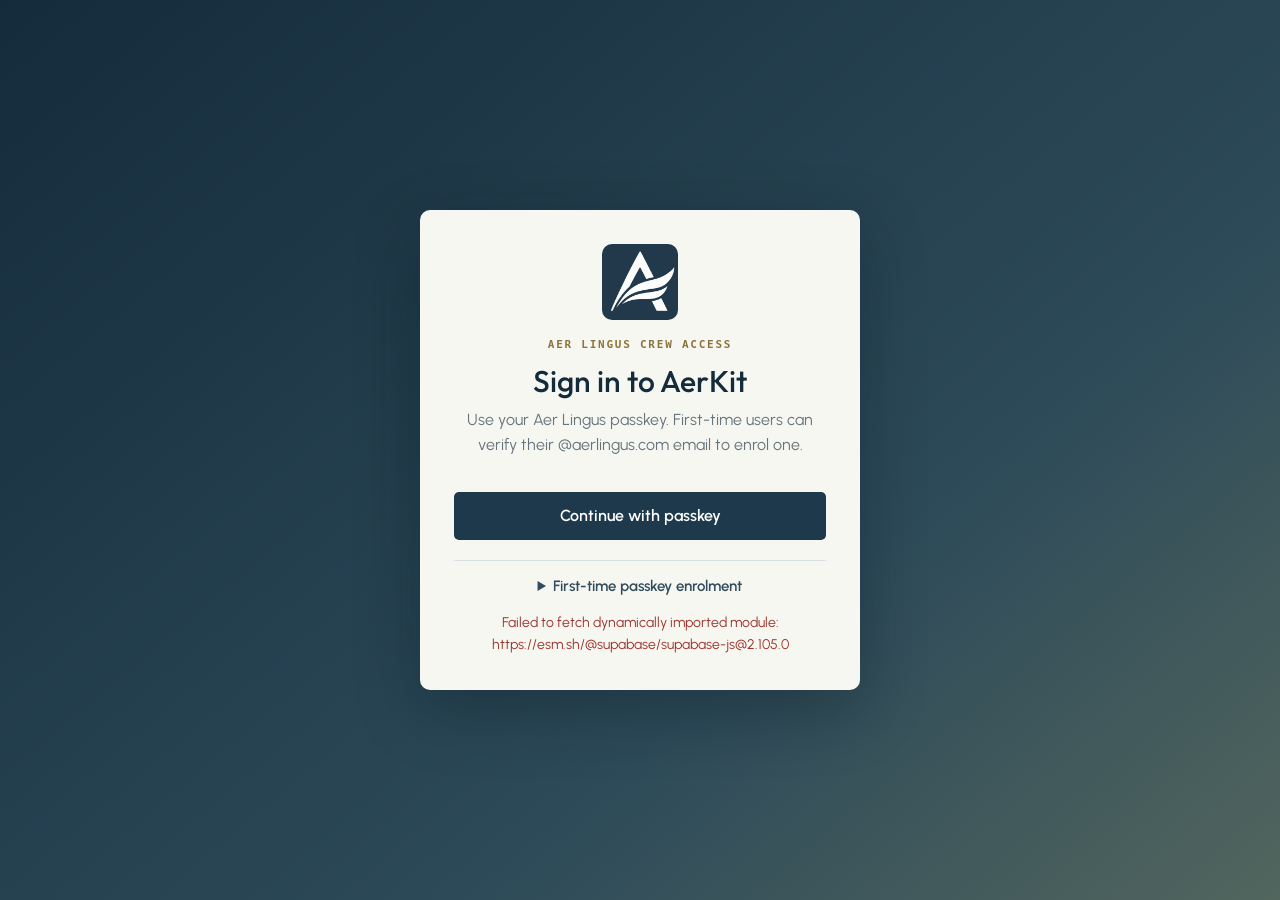
==== public/index.html @ 56551776 "Flight info screen update" ====
<!doctype html>
<html lang="en">
<head>
  <meta charset="utf-8">
  <meta name="viewport" content="width=device-width, initial-scale=1, viewport-fit=cover">
  <meta name="theme-color" content="#142b3b">
  <meta name="apple-mobile-web-app-capable" content="yes">
  <meta name="apple-mobile-web-app-title" content="AerKit">
  <meta name="description" content="Cabin Service Manager reference for Aer Lingus long-haul operations.">
  <link rel="manifest" href="manifest.webmanifest">
  <link rel="icon" href="assets/AerKit.png?v=aerkit-logo-20261120" type="image/png">
  <link rel="apple-touch-icon" href="assets/AerKit.png?v=aerkit-logo-20261120">
  <link rel="stylesheet" href="styles.css?v=flight-snapshot-20261121-r1">
  <title>AerKit</title>
</head>
<body>
  <a class="skip-link" href="#main-content">Skip to main content</a>
  <section class="auth-gate" id="auth-gate" aria-labelledby="auth-title">
    <div class="auth-card">
      <img src="assets/AerKit.png" alt="" class="auth-logo">
      <p class="auth-eyebrow">AER LINGUS CREW ACCESS</p>
      <h1 id="auth-title">Sign in to AerKit</h1>
      <p class="auth-description">Use your Aer Lingus passkey. First-time users can verify their @aerlingus.com email to enrol one.</p>
      <button id="passkey-signin" class="auth-primary" type="button">Continue with passkey</button>
      <details class="auth-enrolment" id="enrolment-panel">
        <summary>First-time passkey enrolment</summary>
        <form id="enrolment-request-form">
          <label for="auth-email">Aer Lingus email</label>
          <input id="auth-email" name="email" type="email" autocomplete="email" required pattern=".+@aerlingus\.com" placeholder="name@aerlingus.com">
          <button class="auth-secondary" type="submit">Email me an enrolment link</button>
        </form>
      </details>
      <p id="auth-status" class="auth-status" role="status" aria-live="polite"></p>
    </div>
  </section>
  <div id="app-shell" hidden>
  <header class="topbar" id="top">
    <div class="top-actions">
      <div class="search-wrap" role="search" aria-label="Search reference">
        <label class="search-box"><span aria-hidden="true">⌕</span><input id="search" type="search" aria-label="Search destinations, aircraft, flight information, contacts and topics" placeholder="Search destinations, aircraft, flight info…" autocomplete="off"><kbd aria-hidden="true">⌘ K</kbd></label>
        <div id="search-results" class="search-results" hidden></div>
      </div>
      <a class="home-button" href="#content-area" aria-label="Home: Crew essentials"><svg viewBox="0 0 24 24" aria-hidden="true"><path d="m3 10 9-7 9 7v10a1 1 0 0 1-1 1h-5v-7H9v7H4a1 1 0 0 1-1-1z"/></svg><span>Home</span></a>
      <button class="icon-button theme-toggle" id="theme-toggle" type="button" aria-label="Switch to dark mode" aria-pressed="false"><svg class="theme-icon theme-icon-sun" viewBox="0 0 24 24" aria-hidden="true"><circle cx="12" cy="12" r="4"/><path d="M12 2v2m0 16v2M4.93 4.93l1.42 1.42m11.3 11.3 1.42 1.42M2 12h2m16 0h2M4.93 19.07l1.42-1.42m11.3-11.3 1.42-1.42"/></svg><svg class="theme-icon theme-icon-moon" viewBox="0 0 24 24" aria-hidden="true"><path d="M20.8 15.5A9 9 0 0 1 8.5 3.2 9 9 0 1 0 20.8 15.5Z"/></svg></button>
      <button class="icon-button" id="install-button" hidden>Install</button>
      <button class="icon-button" id="auth-signout" type="button">Sign out</button>
    </div>
  </header>
  <main id="main-content">
    <section class="welcome" id="home">
      <img class="welcome-logo" src="assets/AerKit.png?v=aerkit-logo-20261120" alt="">
      <div class="welcome-copy"><h1 class="eyebrow">AerKit</h1><p class="intro">Flight, Destination &amp; Operational References<span class="welcome-region">North America</span></p></div>
    </section>
    <nav class="section-navigation" aria-label="Main sections">
      <button class="section-menu-toggle" id="section-menu-toggle" type="button" aria-expanded="false" aria-controls="section-menu">
        <svg viewBox="0 0 24 24" aria-hidden="true"><path d="M4 6h16M4 12h16M4 18h16"/></svg>
        <span>Sections</span><strong id="current-section">Flight Information</strong><b aria-hidden="true">⌄</b>
      </button>
      <div class="quick-links" id="section-menu">
        <button data-section="essentials" data-label="Home Page"><span>★</span>Home Page</button>
        <button data-section="flightInfo" data-label="Flight Information"><span>01</span>Flight Information</button>
        <button data-section="aircraft" data-label="Aircraft"><span>02</span>Aircraft</button>
        <button data-section="destinations" data-label="Destinations"><span>03</span>Destinations</button>
        <button data-section="flight" data-label="Flight &amp; Duty"><span>04</span>Flight &amp; Duty</button>
        <button data-section="ife" data-label="IFE &amp; Wi-Fi"><span>05</span>IFE &amp; Wi-Fi</button>
        <button data-section="crew" data-label="Credits &amp; Payments"><span>06</span>Credits &amp; Payments</button>
        <button data-section="roster" data-label="Roster &amp; Bids"><span>07</span>Roster &amp; Bids</button>
        <button data-section="contacts" data-label="Useful Contacts &amp; Links"><span>08</span>Useful Contacts &amp; Links</button>
        <button data-section="feedback" data-label="Missing / Incorrect Information"><span>09</span>Missing / Incorrect Information</button>
      </div>
    </nav>
    <section class="content-area" id="content-area" aria-live="polite"></section>
  <footer><span>AERKIT</span><span>App V1.2</span><span id="sync-status" role="status">Protected references loaded</span></footer>
  </main>
  </div>
  <script src="supabase-config.js"></script>
  <script type="module" src="auth.js"></script>
</body>
</html>
---- public/styles.css ----
@font-face{font-family:Outfit;src:url('./assets/fonts/outfit-latin.woff2') format('woff2');font-style:normal;font-weight:400 700;font-display:swap}
@font-face{font-family:Urbanist;src:url('./assets/fonts/urbanist-latin.woff2') format('woff2');font-style:normal;font-weight:400 700;font-display:swap}
:root{
  --ink:#192f3e;
  --navy:#21394a;
  --navy-deep:#142b3b;
  --muted:#66757d;
  --line:#d7dfe1;
  --canvas:#edf0ef;
  --paper:#f7f7f2;
  --white:#fff;
  --amber:#d9b653;
  --amber-soft:#f5edcf;
  --sage:#8ea39b;
  --shadow:0 12px 32px #1c33420d;
}
*{box-sizing:border-box}
[hidden]{display:none!important}
.auth-gate{min-height:100vh;display:grid;place-items:center;padding:28px;background:linear-gradient(140deg,#142b3b,#2d4a59 65%,#52665e)}
.auth-card{width:min(100%,440px);padding:34px;background:#f7f7f2;border-radius:10px;box-shadow:0 20px 65px #07151d55;color:#192f3e}
.auth-logo{display:block;width:76px;height:76px;object-fit:contain;margin:0 auto 18px;border-radius:10px}
.auth-eyebrow{text-align:center;color:#8b753c;font:700 11px ui-monospace,SFMono-Regular,monospace;letter-spacing:.16em}
.auth-card h1{text-align:center;margin:5px 0 8px;font:500 30px Outfit,Urbanist,sans-serif;color:#142b3b}
.auth-description{text-align:center;color:#66757d;font-size:16px;margin:0 0 22px}
.auth-primary,.auth-secondary{width:100%;min-height:48px;margin-top:12px;border:0;border-radius:5px;background:#1d394b;color:#fff;font:600 16px Urbanist,sans-serif;cursor:pointer}
.auth-primary:hover,.auth-secondary:hover{background:#2b5065}.auth-primary:disabled,.auth-secondary:disabled{opacity:.6;cursor:wait}
.auth-enrolment{margin-top:20px;padding-top:14px;border-top:1px solid #d7dfe1}
.auth-enrolment summary{cursor:pointer;text-align:center;color:#314d5d;font-size:15px;font-weight:600}
.auth-enrolment form{margin-top:16px}.auth-enrolment label{display:block;margin:10px 0 5px;font-size:14px;font-weight:600}
.auth-enrolment input{width:100%;height:46px;padding:0 12px;border:1px solid #bcc9ca;border-radius:4px;background:#fff;font:16px Urbanist,sans-serif;color:#192f3e}
.auth-status{min-height:24px;margin:14px 0 0;text-align:center;color:#45646a;font-size:14px}.auth-status.is-error{color:#9d332b}
.auth-enrolment[open] summary{margin-bottom:7px}
.skip-link{position:fixed;z-index:30;top:8px;left:8px;padding:10px 14px;transform:translateY(-160%);border-radius:4px;background:#fff;color:#142b3b;font-weight:700}.skip-link:focus{transform:translateY(0)}
html{scroll-behavior:smooth}
body{margin:0;background:var(--canvas);color:var(--ink);font:19px/1.55 Urbanist,-apple-system,BlinkMacSystemFont,"Segoe UI",sans-serif}
.topbar{position:sticky;top:0;z-index:10;height:76px;padding:0 max(5vw,24px);display:flex;align-items:center;justify-content:flex-end;background:var(--navy);border-bottom:1px solid #344c5d;color:#f7f7f2}
.top-actions{display:flex;align-items:center;justify-content:flex-end;gap:16px;width:100%}
.icon-button{border:1px solid #697a82;background:transparent;border-radius:20px;padding:8px 15px;color:#f7f7f2;font:600 15px -apple-system,BlinkMacSystemFont,"Segoe UI",sans-serif;cursor:pointer}
.icon-button:hover{background:#294354}
.theme-toggle{display:inline-flex;align-items:center;justify-content:center;width:42px;height:42px;padding:8px}.theme-icon{width:20px;height:20px;fill:none;stroke:currentColor;stroke-width:1.8;stroke-linecap:round;stroke-linejoin:round}.theme-icon-moon{display:none}html[data-theme="dark"] .theme-icon-sun{display:none}html[data-theme="dark"] .theme-icon-moon{display:block}
.home-button{display:inline-flex;min-height:40px;align-items:center;gap:7px;padding:7px 13px;border:1px solid #697a82;border-radius:20px;color:#f7f7f2;text-decoration:none;font:600 14px Urbanist,-apple-system,BlinkMacSystemFont,"Segoe UI",sans-serif}
.home-button:hover{background:#294354}.home-button svg{width:17px;height:17px;fill:none;stroke:currentColor;stroke-width:1.8;stroke-linecap:round;stroke-linejoin:round}
main{max-width:1120px;margin:auto;padding:0 30px}
.welcome{position:relative;display:flex;gap:24px;min-height:200px;margin-top:35px;background:var(--navy);overflow:hidden;border-radius:8px;color:#f8f8f3;padding:30px 54px;align-items:center;box-shadow:var(--shadow)}
.welcome-logo{position:relative;z-index:1;width:123px;height:123px;flex:0 0 auto;object-fit:contain;border-radius:12px}
.welcome-copy{position:relative;z-index:1;max-width:590px}
.eyebrow,.section-kicker{font:13px ui-monospace,SFMono-Regular,monospace;letter-spacing:.12em;color:#e3c66d}
.welcome-copy>.eyebrow{font:700 clamp(32px,4vw,42px)/1.08 Outfit,Urbanist,sans-serif;letter-spacing:.01em;color:#e3c66d;text-transform:none;margin:0}
.intro{font-size:18px;color:#d5dedf;max-width:440px;margin:12px 0 0}
.welcome-region{display:block;font-size:80%;font-weight:700;line-height:1.25;margin-top:3px}
.welcome-art{position:absolute;right:5%;top:0;width:40%;height:100%;opacity:.95}
.sun{position:absolute;width:172px;height:172px;border:1px solid #d6c17445;border-radius:50%;top:48px;right:27px;background:radial-gradient(circle,#d8c57a12 0 55%,transparent 56%)}
.route-line{position:absolute;width:270px;height:145px;border:1px solid #bbc8c160;border-color:#bbc8c160 transparent transparent transparent;border-radius:50%;transform:rotate(-18deg);top:102px;right:-12px}
.plane{position:absolute;top:94px;right:159px;font-size:19px;color:#e5d59d;transform:rotate(-14deg)}
.art-label{position:absolute;right:4px;bottom:32px;font:12px ui-monospace,SFMono-Regular,monospace;letter-spacing:.1em;color:#c5d0ce}
.search-wrap{position:relative;flex:0 1 420px;width:min(420px,44vw);margin:0;z-index:12}
.search-box{height:44px;display:flex;align-items:center;gap:10px;background:var(--paper);padding:0 12px;border:1px solid var(--line);border-radius:6px;box-shadow:none;color:#61717a}
.search-box>span{font-size:25px;line-height:0;color:#9d8240}
.search-box input{flex:1;min-width:0;border:0;outline:0;color:var(--ink);background:transparent;font:16px Urbanist,-apple-system,BlinkMacSystemFont,"Segoe UI",sans-serif}
.search-box input::placeholder{color:#7d898c}
.search-box kbd{font:12px ui-monospace,SFMono-Regular,monospace;border:1px solid var(--line);border-radius:3px;padding:4px 6px;color:#728087}
.search-results{position:absolute;top:calc(100% + 6px);left:0;right:0;background:var(--paper);border:1px solid var(--line);box-shadow:var(--shadow);max-height: min(60vh, 420px);overflow:auto;border-radius:6px}
.search-result-heading{padding:8px 16px 5px;background:#eef0eb;color:#66757d;font:700 11px/1.3 ui-monospace,SFMono-Regular,monospace;letter-spacing:.06em;text-transform:uppercase}
.result{display:flex;width:100%;text-align:left;gap:12px;align-items:center;padding:12px 16px;background:var(--paper);border:0;border-bottom:1px solid #e6e9e6;cursor:pointer;color:var(--ink)}
.result:hover{background:#eef0eb}
.result .result-tag{font:12px ui-monospace,SFMono-Regular,monospace;letter-spacing:.08em;color:#8c753a;min-width:70px}
.result strong{font-size:17px}.result small{display:block;color:var(--muted);font-size:15px}
.section-navigation{position:sticky;top:76px;z-index:9;margin-bottom:44px;background:var(--canvas)}
.section-menu-toggle{display:none}
.quick-links{display:flex;flex-wrap:wrap;gap:6px}
.quick-links button{display:inline-flex;align-items:center;gap:8px;min-height:44px;padding:9px 13px;border:1px solid #d2dadd;border-radius:5px;background:#f5f6f1;text-align:left;font:600 15px Urbanist,-apple-system,BlinkMacSystemFont,"Segoe UI",sans-serif;color:var(--ink);cursor:pointer;transition:background .18s,border-color .18s}
.quick-links button:hover,.quick-links button.active{background:#e7ebea}
.quick-links button.active{border-color:#c3ac65;box-shadow:inset 0 -2px 0 var(--amber)}
.quick-links button span{font:11px ui-monospace,SFMono-Regular,monospace;color:#8b753c}
.content-area{min-height:240px;scroll-margin-top:18px}
.section-head{display:flex;align-items:flex-end;justify-content:space-between;margin-bottom:18px}
.section-head h2{font:500 32px/1.1 Outfit,Urbanist,sans-serif;margin:3px 0 0;letter-spacing:-.5px;color:var(--navy-deep)}
.section-kicker{color:#8b753c}
.section-head p{margin:0;color:var(--muted);font-size:16px}
.card-grid{display:grid;grid-template-columns:repeat(3,1fr);gap:13px}
.card{background:var(--paper);border:1px solid var(--line);padding:20px 21px;border-radius:7px;box-shadow:0 4px 14px #1c334206}
.card .card-tag{font:12px ui-monospace,SFMono-Regular,monospace;color:#8b753c;letter-spacing:.1em;text-transform:uppercase}
.fdp-card{grid-column:1/-1}.fdp-card p{max-width:900px}.fdp-card>.fdp-acclim-prompt{margin-top:14px}.fdp-reference-link{display:flex;min-height:50px;flex-direction:column;justify-content:center;gap:2px;margin-top:14px;padding:9px 12px;border:1px solid #d9c77f;border-radius:5px;background:#f7f3e4;color:var(--navy-deep);text-decoration:none}.fdp-reference-link span{font:11px ui-monospace,SFMono-Regular,monospace;letter-spacing:.06em;color:#7b704e}.fdp-reference-link strong{font:600 15px Urbanist,-apple-system,BlinkMacSystemFont,"Segoe UI",sans-serif}.fdp-reference-link:hover{background:#f0e8c9}.fdp-source-note{display:block;margin-top:10px;color:#78868a;font:12px/1.45 ui-monospace,SFMono-Regular,monospace}.fdp-table-scroll{max-width:100%;overflow-x:auto;-webkit-overflow-scrolling:touch;margin:12px 0 5px;border-radius:4px}.fdp-table{width:100%;border-collapse:collapse;color:var(--ink);font:14px/1.35 Urbanist,-apple-system,BlinkMacSystemFont,"Segoe UI",sans-serif}.fdp-table th,.fdp-table td{border:1px solid #d2dcda;padding:7px 6px;text-align:center;vertical-align:middle}.fdp-table thead th{background:#176b68;color:#fff;font-weight:700}.fdp-table tbody th{background:#e6f0dc;text-align:left;font-weight:700}.fdp-basic-table{min-width:335px;table-layout:fixed}.fdp-basic-table th:first-child{width:25%;white-space:nowrap;text-align:center;padding-left:3px;padding-right:3px}.fdp-basic-table tbody th{white-space:nowrap;text-align:center}.fdp-acclim-table{min-width:0;table-layout:fixed}.fdp-acclim-table th:first-child{width:56%}.acclim-note{margin-top:12px!important;padding:11px 12px;border-left:3px solid var(--amber);background:#f7f3e4;color:#665624;font-size:14px!important;line-height:1.5!important}.fdp-table-hint{display:block;color:#78868a;font:12px Urbanist,-apple-system,BlinkMacSystemFont,"Segoe UI",sans-serif}.fdp-code-legend{display:grid;gap:6px;margin-top:12px;color:var(--muted);font-size:15px}.fdp-code-legend b{display:inline-block;min-width:22px;color:var(--navy-deep)}.protocol-steps{display:grid;grid-template-columns:repeat(2,minmax(0,1fr));gap:12px;margin-top:14px}.protocol-steps>section{min-width:0;border:1px solid #e1e6e3;border-radius:6px;padding:13px;background:#fff}.protocol-steps h4,.protocol-credits h4{margin:0 0 6px;color:var(--navy-deep);font:600 16px Outfit,Urbanist,sans-serif}.protocol-steps p{margin:0;color:var(--muted);font-size:15px;line-height:1.5}.protocol-credits{margin-top:14px}.protocol-credit-table{width:100%;min-width:0;table-layout:fixed}.protocol-credit-table th:first-child{width:80%}.protocol-credit-table th:last-child,.protocol-credit-table td:last-child{width:20%}.protocol-note{margin-top:8px!important;font-size:13px!important}.protocol-note-box{margin-top:12px;padding:11px 12px;border-left:3px solid var(--amber);background:#f7f3e4;color:#665624;font-size:14px;line-height:1.45}
.card h3{font:600 17px/1.2 Outfit,Urbanist,sans-serif;margin:9px 0 5px;letter-spacing:-.2px;color:var(--navy-deep)}
.card p{color:var(--muted);font-size:16px;line-height:1.6;margin:0}
.card .card-foot{border-top:1px solid #e5e8e2;padding-top:12px;margin-top:17px;font:12px ui-monospace,SFMono-Regular,monospace;letter-spacing:.04em;color:#7c898b}
.detail-layout{display:grid;grid-template-columns:1fr 1fr;gap:13px}
.info-block{background:var(--paper);border:1px solid var(--line);border-radius:7px;padding:20px}
.info-block h3{margin:0 0 10px;font-size:16px;color:var(--navy-deep)}
.info-block p,.info-block li{font-size:16px;color:var(--muted)}
.info-block ul{padding-left:18px;margin:8px 0}
.notice{background:var(--amber-soft);border:1px solid #eadcae;border-left:3px solid var(--amber);border-radius:4px;padding:12px 14px;color:#665624;font-size:15px;margin:0 0 14px}
.destination-list{display:grid;grid-template-columns:repeat(3,1fr);gap:10px}
.destination{display:flex;justify-content:space-between;align-items:center;background:var(--paper);border:1px solid var(--line);border-radius:6px;padding:16px 18px;color:var(--ink);text-align:left;cursor:pointer;transition:border .18s,background .18s}
.destination:hover{border-color:#baaa71;background:#fbfbf6}
.destination strong{font-size:18px}.destination span{font:12px ui-monospace,SFMono-Regular,monospace;color:#8d773d}
.destination-name{display:flex;flex-direction:column;gap:2px}.destination-name small{font:12px ui-monospace,SFMono-Regular,monospace;color:#78868a}
.empty{background:var(--paper);border:1px dashed #c3cdd0;border-radius:6px;padding:26px;color:var(--muted);font-size:16px}
.empty strong{color:var(--ink);display:block;margin-bottom:5px}
.profile-meta{display:grid;grid-template-columns:repeat(3,minmax(0,1fr));gap:10px;background:var(--navy);color:#f7f7f2;border-radius:7px;padding:14px 17px;margin:0 0 12px;box-shadow:var(--shadow)}
.profile-meta>div{display:flex;flex-direction:column;gap:4px;min-width:0}
.profile-meta span{font:11px ui-monospace,SFMono-Regular,monospace;letter-spacing:.08em;color:#e3c66d}
.profile-meta strong{font-size:14px;font-weight:600;overflow-wrap:anywhere}
.profile-meta .weather-icon{font-size:25px;vertical-align:-2px}
.profile-meta .weather-temperature{font-size:23px;font-weight:700;letter-spacing:-.03em}
.profile-meta .weather-description{font-size:12px;color:#d3dfe2;font-weight:500}
.weather-attribution{margin-top:1px;color:#b8c8cc;font:10px/1.3 ui-monospace,SFMono-Regular,monospace}
.weather-attribution a{color:inherit;text-underline-offset:2px}
.profile-meta>div:nth-child(3){align-items:flex-start}
.profile-grid{grid-template-columns:repeat(2,minmax(0,1fr))}
.amenity-grid{display:grid;grid-template-columns:repeat(2,minmax(0,1fr));gap:8px;margin-top:12px}
.amenity-item{display:flex;min-width:0;min-height:48px;align-items:center;justify-content:space-between;gap:8px;padding:7px 9px;border:1px solid #e1e6e3;border-radius:5px;background:#fff}
.amenity-item>strong{min-width:0;color:var(--navy-deep);font:600 14px/1.2 Outfit,Urbanist,sans-serif}
.amenity-status{display:grid;place-items:center;flex:0 0 26px;width:26px;height:26px;border-radius:50%;font:700 17px/1 Urbanist,sans-serif}
.amenity-status.is-yes{background:#e6f1e2;color:#397b35}
.amenity-status-group{display:flex;flex:0 0 auto;align-items:center;gap:5px}
.amenity-status.is-fee-mark{background:#fbf1d6;color:#936414;font-size:14px}
.amenity-status.is-no{background:#fbf1d6;color:#a36d14}
.amenity-status.is-food{background:#e6f1e2;color:#397b35}
.amenity-status.is-food svg{width:15px;height:15px;fill:none;stroke:currentColor;stroke-width:1.6;stroke-linecap:round;stroke-linejoin:round}
.amenity-status.is-request{background:#e9eef0;color:#526a75}
.amenity-status.is-request svg{width:16px;height:16px;fill:none;stroke:currentColor;stroke-width:1.7;stroke-linecap:round;stroke-linejoin:round}
.amenity-value{color:var(--muted);font-size:13px;line-height:1.2;text-align:right;overflow-wrap:anywhere}
.profile-fields{margin-top:8px}
.coordination-grid{display:grid;grid-template-columns:repeat(2,minmax(0,1fr));gap:9px;margin-top:10px}
.contact-card,.contact-extra{min-width:0;background:#fff;border:1px solid #e1e6e3;border-radius:6px;padding:12px}
.contact-role{display:block;font:11px ui-monospace,SFMono-Regular,monospace;letter-spacing:.07em;color:#8b753c}
.contact-card h3{font:600 17px/1.2 Outfit,Urbanist,sans-serif;color:var(--navy-deep);margin:6px 0 10px;overflow-wrap:anywhere}
.contact-actions{display:grid;gap:7px}
.contact-action{display:flex;min-height:44px;flex-direction:column;justify-content:center;gap:2px;padding:7px 9px;border:1px solid #dfe5e2;border-radius:5px;background:#f4f6f2;color:var(--ink);text-decoration:none;overflow-wrap:anywhere}
.contact-action span{font:11px ui-monospace,SFMono-Regular,monospace;letter-spacing:.04em;color:#7b8988}
.contact-action strong{font:600 14px/1.3 Urbanist,-apple-system,BlinkMacSystemFont,"Segoe UI",sans-serif;color:var(--navy-deep);overflow-wrap:anywhere}
.contact-action:hover{border-color:#c3ac65;background:#fbfbf6}
.contact-missing{font-size:14px;color:var(--muted)}
.contact-extra{display:flex;flex-direction:column;gap:8px;justify-content:center}
.contact-extra>strong{font-size:14px;color:var(--navy-deep)}
.profile-record{border-top:1px solid #e5e8e2;padding:10px 0}
.profile-record:first-child{border-top:0;padding-top:0}
.profile-record-heading{display:flex;align-items:center;justify-content:space-between;gap:8px}
.profile-record-heading strong{font-size:15px;color:var(--navy-deep)}
.profile-value{font-size:16px;line-height:1.5;color:var(--muted);overflow-wrap:anywhere;margin-top:4px}
.crew-transport-card .profile-value{font-size:18px;font-weight:700;color:var(--navy-deep)}
.crew-transport-card .contact-action strong{font-size:16px;font-weight:700}
.map-action{display:inline-flex;align-items:center;min-height:40px;margin-top:6px;padding:0 10px;border:1px solid #dfe5e2;border-radius:5px;background:#f4f6f2;color:#6e5a24;font:11px ui-monospace,SFMono-Regular,monospace;letter-spacing:.04em;text-decoration:none}
.map-action:hover{border-color:#c3ac65;background:#fbfbf6}
.record-source{font:12px/1.5 ui-monospace,SFMono-Regular,monospace;color:#7c898b;margin-top:5px;overflow-wrap:anywhere}
.review-badge{display:inline-flex;align-items:center;flex:0 0 auto;border-radius:3px;padding:3px 6px;font:11px ui-monospace,SFMono-Regular,monospace;letter-spacing:.02em}
.review-badge.needs-source{background:var(--amber-soft);color:#6b551a}
.review-badge.marked-verified{background:var(--green);color:#385d43}
.empty-profile{border-style:dashed;box-shadow:none}
.empty-profile p{color:var(--muted);font-size:16px;margin:12px 0 2px}
.back-button{border:0;background:transparent;color:#766431;font:14px ui-monospace,SFMono-Regular,monospace;cursor:pointer;padding:0;margin-bottom:10px}
.aircraft-grid{grid-template-columns:repeat(2,minmax(0,1fr))}.aircraft-card{scroll-margin-top:18px}.aircraft-card-head{display:flex;align-items:center;justify-content:space-between;gap:10px}.aircraft-card-head .card-tag{font-size:18px;font-weight:700}.aircraft-total{font:600 24px Outfit,Urbanist,sans-serif;color:var(--navy-deep);white-space:nowrap}.aircraft-total small{font:500 13px Urbanist,-apple-system,BlinkMacSystemFont,"Segoe UI",sans-serif;color:var(--muted)}
.seat-bar{height:32px;display:flex;overflow:hidden;border-radius:5px;margin:17px 0 9px;background:#e5e9e5}.seat-zone{width:var(--zone);min-width:0;display:flex;flex:0 0 var(--zone);align-items:center;justify-content:center;padding:0 2px;background:#21394a;color:#f7f7f2;border-right:1px solid #f7f7f2}.seat-zone:nth-child(2){background:#758c88}.seat-zone:nth-child(3){background:#c5d0cb;color:#203745;border:0}.seat-zone strong{font:600 12px ui-monospace,SFMono-Regular,monospace}.seat-legend{display:flex;gap:13px;flex-wrap:wrap;color:var(--muted);font:12px ui-monospace,SFMono-Regular,monospace}.seat-legend b{color:var(--navy-deep)}.seat-legend span:first-child{font-size:13px}
.aircraft-stats{display:grid;grid-template-columns:repeat(3,minmax(0,1fr));gap:8px;border-top:1px solid #e5e8e2;margin-top:15px;padding-top:13px}.aircraft-stats div{display:flex;flex-direction:column;gap:4px;min-width:0}.aircraft-stats span{font:700 13px ui-monospace,SFMono-Regular,monospace;letter-spacing:.04em;color:#7c898b}.aircraft-stats strong{font-size:16px;color:var(--navy-deep);overflow-wrap:anywhere}.registration-list{border-top:1px solid #e5e8e2;margin-top:12px;padding-top:9px}.registration-list summary{display:flex;align-items:center;justify-content:space-between;gap:8px;min-height:34px;color:#667980;font:600 14px Urbanist,-apple-system,BlinkMacSystemFont,"Segoe UI",sans-serif;cursor:pointer;list-style:none}.registration-list summary::-webkit-details-marker{display:none}.registration-list summary::after{content:"+";color:#8c753a;font:600 18px/1 Urbanist,sans-serif}.registration-list[open] summary::after{content:"−"}.registration-list summary:focus-visible{outline:2px solid #8ea39b;outline-offset:2px;border-radius:3px}.registration-list ul{display:flex;flex-wrap:wrap;gap:4px 12px;margin:5px 0 0;padding:0;list-style:none;color:var(--muted);font:12px/1.5 ui-monospace,SFMono-Regular,monospace}.registration-total{display:flex;align-items:center;justify-content:space-between;gap:10px;margin-top:9px;padding-top:8px;border-top:1px solid #e5e8e2;color:#667980;font-size:13px;font-weight:700}.registration-total strong{color:var(--navy-deep);font-weight:700}
.aircraft-stats .aircraft-rest-status{display:inline-grid;place-items:center;width:27px;height:27px;overflow:hidden;border-radius:50%;font:700 18px/1 Urbanist,sans-serif;overflow-wrap:normal}
.aircraft-rest-status.is-yes{background:#e6f1e2;color:#397b35}
.aircraft-rest-status.is-no{background:#f9e4e2;color:#b13c39}
footer{display:flex;align-items:center;justify-content:space-between;gap:14px;padding:26px 0 35px;margin-top:37px;border-top:1px solid #d2dadd;font:12px ui-monospace,SFMono-Regular,monospace;letter-spacing:.06em;color:#76858a}
@media(max-width:760px){main{padding:0 17px}.topbar{height:66px;padding:0 17px}.welcome{gap:18px;min-height:170px;margin-top:18px;padding:26px}.welcome-logo{width:97px;height:97px;border-radius:9px}.welcome-art{width:45%;right:-9%;opacity:.55}.welcome-copy{max-width:420px}.section-navigation{top:66px;z-index:9}.card-grid,.destination-list{grid-template-columns:repeat(2,1fr)}.section-head{display:block}.section-head p{margin-top:6px}footer{gap:12px;flex-wrap:wrap}}
@media(max-width:480px){.welcome{gap:14px;padding:24px 18px;min-height:155px}.welcome-logo{width:73px;height:73px;border-radius:7px}.welcome-copy>.eyebrow{font-size:clamp(28px,8vw,34px)}.intro{max-width:260px;font-size:16px;line-height:1.35;margin-top:8px}.welcome-art{right:-28%;width:65%;opacity:.36}.card-grid,.destination-list,.detail-layout{grid-template-columns:1fr}.icon-button{padding:7px 10px}}
@media(max-width:600px){
  html{scroll-padding-top:82px}
  body{overflow-x:hidden;-webkit-text-size-adjust:100%}
  .topbar{height:calc(60px + env(safe-area-inset-top));padding:env(safe-area-inset-top) 15px 0}
  .top-actions{gap:9px}.search-wrap{width:auto;flex:1 1 auto;min-width:0}.search-box{height:40px;gap:7px;padding:0 9px}.search-box>span{font-size:21px}.search-box input{font-size:15px}.search-box kbd{display:none}.icon-button{min-height:40px}
  main{width:100%;padding:0 15px}
  .welcome{min-height:145px;margin-top:14px;padding:20px 21px;border-radius:7px}
  .welcome-copy{max-width:100%}
  .intro{max-width:285px;font-size:17px;line-height:1.5;margin-top:12px}
  .welcome-art{right:-6%;width:39%;opacity:.36}.sun{width:128px;height:128px;right:8px;top:42px}.route-line{width:195px;height:106px;top:85px;right:-27px}.plane{right:102px;top:83px;font-size:16px}.art-label{right:0;bottom:20px;font-size:10px}
  .section-navigation{top:calc(60px + env(safe-area-inset-top));z-index:9;margin:0 0 22px;padding-top:14px}
  .section-menu-toggle{display:flex;width:100%;min-height:48px;align-items:center;gap:9px;padding:9px 13px;border:1px solid #cbd4d8;border-radius:6px;background:#f5f6f1;color:var(--ink);text-align:left;font:600 15px Urbanist,-apple-system,BlinkMacSystemFont,"Segoe UI",sans-serif;cursor:pointer}
  .section-menu-toggle>svg{width:18px;height:18px;flex:0 0 auto;fill:none;stroke:#8e7537;stroke-width:1.8;stroke-linecap:round}
  .section-menu-toggle>span{color:#78868a;font-weight:500}
  .section-menu-toggle>strong{min-width:0;flex:1;overflow:hidden;text-overflow:ellipsis;white-space:nowrap;color:var(--navy-deep)}
  .section-menu-toggle>b{color:#8e7537;font-size:18px;transition:transform .18s}
  .section-navigation.is-open .section-menu-toggle>b{transform:rotate(180deg)}
  .quick-links{display:none;position:absolute;top:calc(100% + 5px);left:0;right:0;z-index:5;flex-direction:column;flex-wrap:nowrap;gap:2px;margin:0;padding:6px;border:1px solid var(--line);border-radius:6px;background:var(--paper);box-shadow:var(--shadow)}
  .section-navigation.is-open .quick-links{display:flex}
  .quick-links button{width:100%;min-height:46px;justify-content:flex-start;padding:9px 11px;border:0;border-radius:4px;background:transparent;font-size:15px}
  .quick-links button.active{border:0;box-shadow:inset 3px 0 0 var(--amber)}
  .content-area{min-height:190px;scroll-margin-top:78px}
  .section-head{margin-bottom:14px}.section-head h2{font-size:28px;line-height:1.12}.section-head p{font-size:16px;line-height:1.5}
  .notice{font-size:15px;line-height:1.5;padding:11px 12px;margin-bottom:12px}
  .destination-list{grid-template-columns:repeat(2,minmax(0,1fr));gap:8px}
  .destination{min-height:54px;padding:11px 12px;gap:5px}.destination strong{font-size:16px}.destination span{font-size:11px;white-space:nowrap}
  .card-grid,.detail-layout,.aircraft-grid{grid-template-columns:1fr;gap:9px}
  .profile-meta{grid-template-columns:minmax(0,1fr) minmax(0,1.15fr);grid-template-rows:auto auto;gap:12px 10px;padding:13px 14px}
  .profile-meta>div:nth-child(1){grid-column:1;grid-row:1}
  .profile-meta>div:nth-child(2){grid-column:1;grid-row:2}
  .profile-meta>div:nth-child(3){grid-column:2;grid-row:1 / span 2;align-self:center;padding-left:8px;border-left:1px solid rgba(255,255,255,.2)}
  .profile-meta .weather-temperature{font-size:26px}
  .profile-grid{grid-template-columns:1fr}.coordination-grid{grid-template-columns:1fr}
  .protocol-steps{grid-template-columns:1fr}
  .card,.info-block{padding:17px 16px;border-radius:6px}.card h3{font-size:16px}.card p,.info-block p,.info-block li{font-size:17px;line-height:1.55}
  .card .card-foot{margin-top:13px;padding-top:10px;font-size:11px}
  .back-button{min-height:40px;padding:8px 0}
  footer{gap:8px;flex-direction:column;margin-top:28px;padding:20px 0 calc(24px + env(safe-area-inset-bottom))}
}
@media(max-width:360px){
  .topbar{padding-left:11px;padding-right:11px}.top-actions{gap:6px}.home-button{min-height:38px;padding:6px 10px}
  main{padding-left:11px;padding-right:11px}.welcome{padding-left:17px;padding-right:17px}.destination{padding:10px 9px}.destination strong{font-size:15px}
}
@media(prefers-reduced-motion:reduce){*{scroll-behavior:auto!important;transition:none!important}}

.flight-form-grid{display:grid;grid-template-columns:repeat(2,minmax(0,1fr));gap:13px}.flight-panel{min-width:0;padding:20px 21px;background:var(--paper);border:1px solid var(--line);border-radius:7px;box-shadow:0 4px 14px #1c334206}.flight-panel-head h3{margin:5px 0 0;font:600 19px/1.2 Outfit,Urbanist,sans-serif;color:var(--navy-deep)}.flight-fields{display:grid;grid-template-columns:repeat(2,minmax(0,1fr));gap:12px;margin-top:16px}.flight-field{display:flex;min-width:0;flex-direction:column;gap:6px}.flight-field>span,.duration-field legend{padding:0;color:#718084;font:700 12px/1.35 ui-monospace,SFMono-Regular,monospace;letter-spacing:.025em}.flight-field input,.flight-field select,.flight-field textarea{width:100%;min-width:0;min-height:46px;padding:9px 11px;border:1px solid #cbd5d6;border-radius:5px;background:#fff;color:var(--ink);font:17px Urbanist,-apple-system,BlinkMacSystemFont,"Segoe UI",sans-serif}.flight-field textarea{min-height:92px;resize:vertical;line-height:1.45}.flight-field input:focus,.flight-field select:focus,.flight-field textarea:focus{outline:2px solid #8ea39b;outline-offset:1px}.duration-field{margin:0;padding:0;border:0}.duration-field>div{display:flex;align-items:center;gap:7px}.duration-field label{display:flex;align-items:center;gap:5px;min-width:0}.duration-field input{width:68px;text-align:center}.duration-field label small{color:var(--muted);font-size:13px}.duration-field>div>b{color:#829093;font-size:19px}.arrival-summary{display:flex;flex-direction:column;gap:4px;margin-top:16px;padding:13px 15px;border-radius:5px;background:var(--navy);color:#f7f7f2}.arrival-summary>span,.passenger-total>span{font:700 11px ui-monospace,SFMono-Regular,monospace;letter-spacing:.07em;color:#e3c66d}.arrival-summary strong{font:600 20px Outfit,Urbanist,sans-serif}.arrival-summary small{color:#d5dedf;font-size:13px}.arrival-time{display:flex;flex-direction:column;gap:2px}.arrival-time>small{color:#e3c66d;font:700 10px/1.3 ui-monospace,SFMono-Regular,monospace;letter-spacing:.06em}.arrival-time+.arrival-time{border-top:1px solid #ffffff30;margin-top:7px;padding-top:8px}.passenger-counts{display:grid;grid-template-columns:repeat(3,minmax(0,1fr));gap:9px;margin-top:16px}.passenger-counts .flight-field>span{min-height:32px}.passenger-total{display:flex;align-items:center;justify-content:space-between;margin-top:13px;padding:10px 13px;border:1px solid #d7e0dd;border-radius:5px;background:#e8efeb}.passenger-total>span{color:#647975}.passenger-total strong{font:600 24px Outfit,Urbanist,sans-serif;color:var(--navy-deep)}.passenger-extra{grid-template-columns:repeat(2,minmax(0,1fr))}.notes-panel{grid-column:1/-1}.notes-fields textarea{min-height:105px}.flight-form-footer{display:flex;align-items:center;justify-content:space-between;gap:12px;margin-top:12px}.flight-form-footer>small{color:#718084;font-size:13px}.clear-flight-button{min-height:44px;padding:9px 14px;border:1px solid #aab7b9;border-radius:5px;background:transparent;color:var(--navy-deep);font:600 14px Urbanist,-apple-system,BlinkMacSystemFont,"Segoe UI",sans-serif;cursor:pointer}.clear-flight-button:hover{background:#e7ebea}
.route-panel{grid-column:1/-1}.route-fields{grid-template-columns:repeat(2,minmax(0,1fr));max-width:760px}.origin-airport-field[hidden]{display:none}
.flight-snapshot-dialog{width:min(100vw,520px);height:100dvh;max-height:100dvh;margin:0 auto;padding:clamp(12px,3.5vw,22px);overflow:hidden;border:0;background:var(--canvas);color:var(--ink);box-shadow:0 16px 48px #0004}.flight-snapshot-dialog::backdrop{background:#0c1b24bd}.flight-snapshot-shell{display:grid;grid-template-rows:auto auto auto auto minmax(0,1fr);gap:clamp(7px,1.7vh,13px);height:100%;max-width:480px;margin:auto}.flight-snapshot-header{display:flex;align-items:center;justify-content:space-between;gap:12px;padding-bottom:8px;border-bottom:1px solid var(--line)}.flight-snapshot-header .card-tag{color:#8b753c;font:700 10px ui-monospace,SFMono-Regular,monospace;letter-spacing:.08em}.flight-snapshot-header h2{margin:2px 0 0;color:var(--navy-deep);font:600 clamp(22px,6vw,30px)/1.05 Outfit,Urbanist,sans-serif}.flight-snapshot-close{display:grid;place-items:center;flex:0 0 42px;width:42px;height:42px;border:1px solid var(--line);border-radius:50%;background:var(--paper);color:var(--navy-deep);font:300 28px/1 Urbanist,sans-serif;cursor:pointer}.flight-snapshot-route{display:grid;grid-template-columns:auto 1fr;align-items:center;gap:4px 12px;padding:10px 12px;border-radius:6px;background:var(--navy);color:#f7f7f2}.flight-snapshot-route strong{color:#e3c66d;font:700 17px Outfit,Urbanist,sans-serif}.flight-snapshot-route>span{justify-self:end;font-size:14px;font-weight:700;text-align:right}.flight-snapshot-route small{grid-column:1/-1;color:#d5dedf;font-size:12px}.flight-snapshot-section{min-width:0;padding:10px 11px;border:1px solid var(--line);border-radius:6px;background:var(--paper)}.flight-snapshot-section h3{margin:0 0 7px;color:var(--navy-deep);font:600 14px Outfit,Urbanist,sans-serif}.flight-snapshot-passengers{display:grid;grid-template-columns:repeat(3,minmax(0,1fr));gap:6px}.flight-snapshot-passengers>div,.flight-snapshot-timings>div{display:grid;gap:2px;min-width:0}.flight-snapshot-passengers span,.flight-snapshot-timings span{color:var(--muted);font:700 9px/1.25 ui-monospace,SFMono-Regular,monospace;letter-spacing:.02em;text-transform:uppercase}.flight-snapshot-passengers strong,.flight-snapshot-timings strong{color:var(--navy-deep);font:600 14px/1.2 Outfit,Urbanist,sans-serif;overflow-wrap:anywhere}.flight-snapshot-passengers .snapshot-total{grid-column:1/-1;display:flex;align-items:center;justify-content:space-between;margin-top:2px;padding:6px 8px;border-radius:4px;background:#e8efeb}.flight-snapshot-timings{display:grid;grid-template-columns:repeat(2,minmax(0,1fr));gap:7px 10px}.flight-snapshot-timings>div{padding-top:4px;border-top:1px solid var(--line)}.flight-snapshot-timings .snapshot-destination-arrival{grid-column:1/-1}.snapshot-notes-section{min-height:0}.snapshot-notes-section p{margin:0;overflow-wrap:anywhere;white-space:pre-wrap;color:var(--ink);font-size:clamp(12px,3.5vw,15px);line-height:1.35}.flight-snapshot-dialog :focus-visible{outline:3px solid #a98727;outline-offset:2px}
.pushback-time-field>label{padding:0;color:#718084;font:700 12px/1.35 ui-monospace,SFMono-Regular,monospace;letter-spacing:.025em}.current-time-button{align-self:flex-start;min-height:34px;margin-top:2px;padding:6px 10px;border:1px solid #aab7b9;border-radius:5px;background:transparent;color:var(--navy-deep);font:600 13px Urbanist,-apple-system,BlinkMacSystemFont,"Segoe UI",sans-serif;cursor:pointer}.current-time-button:hover,.current-time-button:focus-visible{border-color:#176b68;background:#e8efeb}
@media(max-width:600px){.flight-form-grid,.flight-fields{grid-template-columns:1fr;gap:10px}.flight-fields.passenger-extra{grid-template-columns:repeat(2,minmax(0,1fr));gap:8px}.passenger-extra .flight-field>span{font-size:11px;white-space:nowrap;letter-spacing:-.02em}.passenger-extra .flight-field input{min-height:40px;padding:7px 9px}.notes-panel{grid-column:auto}.passenger-counts{gap:7px}.passenger-counts .flight-field>span{min-height:38px;font-size:11px}.flight-panel{padding:16px 15px}.flight-form-footer{align-items:flex-start;flex-direction:column}.clear-flight-button{width:100%}}
@media(max-width:600px){.route-panel{grid-column:auto}.route-fields{grid-template-columns:1fr}.flight-footer-actions{width:100%;flex-direction:column}.flight-footer-actions .clear-flight-button{width:100%}.flight-snapshot-dialog{width:100vw;padding:12px}.flight-snapshot-shell{gap:7px}.flight-snapshot-section{padding:8px 9px}.flight-snapshot-header{padding-bottom:5px}.flight-snapshot-route{padding:8px 10px}.flight-snapshot-passengers{gap:5px}.flight-snapshot-passengers strong,.flight-snapshot-timings strong{font-size:13px}}
@media(max-height:760px){.flight-snapshot-dialog{padding:10px}.flight-snapshot-shell{gap:5px}.flight-snapshot-section{padding:6px 8px}.flight-snapshot-header{padding-bottom:4px}.flight-snapshot-header h2{font-size:22px}.flight-snapshot-route{padding:6px 9px}.flight-snapshot-section h3{margin-bottom:4px}.flight-snapshot-timings{gap:4px 8px}}
.arrival-summary>span{padding-bottom:7px;margin-bottom:4px;border-bottom:1px solid #ffffff30;font-size:13px}
.commission-card{grid-column:1/-1}.commission-card>p+p{margin-top:7px}.commission-calculator{display:grid;grid-template-columns:minmax(0,1fr) minmax(120px,.55fr) minmax(200px,1fr);align-items:end;gap:12px;margin-top:18px;padding-top:16px;border-top:1px solid #e1e5df}.commission-result{display:grid;gap:3px;min-height:64px;padding:9px 12px;border:1px solid #d7e0dd;border-radius:5px;background:#e8efeb}.commission-result span{color:#647975;font:700 11px/1.35 ui-monospace,SFMono-Regular,monospace;letter-spacing:.04em;text-transform:uppercase}.commission-result strong{color:var(--navy-deep);font:600 22px Outfit,Urbanist,sans-serif}.commission-result small{color:var(--muted);font-size:12px}
@media(max-width:600px){.commission-card{grid-column:auto}.commission-calculator{grid-template-columns:repeat(2,minmax(0,1fr));gap:9px}.commission-result{grid-column:1/-1}}
.overnight-allowance-card{grid-column:1/-1}.overnight-allowance-controls{display:grid;grid-template-columns:repeat(3,minmax(0,1fr));gap:12px;margin-top:16px}.overnight-allowance-controls select{width:100%;min-height:46px;padding:9px 11px;border:1px solid #cbd5d6;border-radius:5px;background:#fff;color:var(--ink);font:16px Urbanist,-apple-system,BlinkMacSystemFont,"Segoe UI",sans-serif}.overnight-allowance-controls select:disabled{background:#edf0ee;color:#7c898b}.allowance-role-field[hidden]{display:none}.overnight-allowance-result{display:flex;flex-direction:column;gap:5px;margin-top:16px;padding:15px 16px;border-radius:5px;background:var(--navy);color:#f7f7f2}.overnight-allowance-result span{color:#e3c66d;font:700 11px/1.4 ui-monospace,SFMono-Regular,monospace;letter-spacing:.05em;text-transform:uppercase}.overnight-allowance-result strong{font:600 24px Outfit,Urbanist,sans-serif}
@media(max-width:600px){.overnight-allowance-card{grid-column:auto}.overnight-allowance-controls{grid-template-columns:1fr;gap:9px}}
.taxi-minutes-field input{max-width:150px}
.flight-duration-pair{display:grid;grid-column:1/-1;grid-template-columns:repeat(2,minmax(0,1fr));gap:12px;align-items:start}.taxi-minutes-field input{max-width:88px}.flight-duration-pair .duration-field>div{gap:4px}.flight-duration-pair .duration-field input{width:52px;padding-right:4px;padding-left:4px}
.flight-duration-pair{grid-template-columns:minmax(0,1fr) minmax(0,2fr)}.flight-duration-pair .duration-field>div{gap:3px}.flight-duration-pair .duration-field label{gap:3px}.flight-duration-pair .duration-field label small{font-size:12px}.flight-duration-pair .duration-field input{width:48px;padding-right:2px;padding-left:2px;font-size:16px}
.acclim-checker{display:grid;grid-template-columns:repeat(2,minmax(0,1fr));gap:12px;margin-top:14px}.acclim-field{display:grid;gap:6px;color:var(--navy-deep);font:600 14px Urbanist,-apple-system,BlinkMacSystemFont,"Segoe UI",sans-serif}.acclim-field select,.acclim-field input[type="date"],.acclim-field input[type="time"]{width:100%;min-height:48px;padding:10px;border:1px solid #c9d5d7;border-radius:5px;background:#fff;color:var(--ink);font:15px Urbanist,-apple-system,BlinkMacSystemFont,"Segoe UI",sans-serif}.acclim-actions{display:flex;gap:9px;grid-column:1/-1}.acclim-actions button{min-height:44px;padding:9px 14px;border-radius:5px;font:600 14px Urbanist,-apple-system,BlinkMacSystemFont,"Segoe UI",sans-serif;cursor:pointer}.acclim-calculate{border:1px solid #176b68;background:#176b68;color:#fff}.acclim-reset{border:1px solid #aab7b9;background:transparent;color:var(--navy-deep)}.acclim-result{display:flex;align-items:center;gap:12px;grid-column:1/-1;padding:13px;border:1px solid #cbd9d5;border-radius:5px;background:#e8f0e9;color:var(--navy-deep)}.acclim-result[hidden]{display:none}.acclim-result-code{display:grid;place-items:center;flex:0 0 42px;height:42px;border-radius:50%;background:#176b68;color:#fff;font:700 19px Outfit,Urbanist,sans-serif}.acclim-result strong{font:700 16px Outfit,Urbanist,sans-serif}.acclim-result p{margin:3px 0 0;font-size:14px}.acclim-note{margin-top:12px!important;padding:11px 12px;border-left:3px solid var(--amber);background:#f7f3e4;color:#665624;font-size:14px!important;line-height:1.5!important}
.acclim-result[data-state="B"],.acclim-result[data-state="D"]{border-color:#a9c9a0;background:#e8f2e4}.acclim-result[data-state="B"] .acclim-result-code,.acclim-result[data-state="D"] .acclim-result-code{background:#397b35}.acclim-result[data-state="X"]{border-color:#e2c06d;background:#fbf1d6}.acclim-result[data-state="X"] .acclim-result-code{background:#b87912}
.acclim-result-copy{min-width:0;flex:1}.acclim-cap-title{margin:10px 0 4px!important}.acclim-cap-list{display:grid;grid-template-columns:repeat(3,minmax(0,1fr));gap:6px;margin:0;padding:0;list-style:none}.acclim-cap-list li{display:flex;justify-content:space-between;gap:5px;padding:7px 8px;border:1px solid #e2c06d;border-radius:4px;background:#fff9e9;font-size:13px}.acclim-cap-list li span{font-weight:700;white-space:nowrap}@media(max-width:600px){.acclim-cap-list{grid-template-columns:1fr}.acclim-cap-list li{padding:7px 9px}}
.protocol-info-list{margin:5px 0 0;padding-left:19px;color:var(--muted);font-size:15px;line-height:1.5}.protocol-info-list li+li{margin-top:3px}
.fdp-basic-result-time{margin:2px 0 0!important;color:var(--navy-deep);font:700 26px/1.15 Outfit,Urbanist,sans-serif!important}.fdp-basic-result .acclim-result-copy>p:not(.fdp-basic-result-time){margin-top:6px;font-size:13px}
.destination-heading{display:block;margin:8px 0 12px}.destination-title-row{display:grid;grid-template-columns:minmax(0,1fr) auto;align-items:center;gap:16px}.destination-heading h2{min-width:0;margin:0;color:var(--navy-deep);font:500 32px/1.1 Outfit,Urbanist,sans-serif;letter-spacing:-.5px}.destination-code{color:#8c753a;font:600 19px/1.2 Urbanist,-apple-system,BlinkMacSystemFont,"Segoe UI",sans-serif}.destination-meta{display:grid;grid-template-columns:repeat(2,max-content);gap:18px;margin-top:10px}.destination-meta>div{display:flex;flex-direction:column;gap:3px}.destination-meta span{color:#7c898b;font:11px ui-monospace,SFMono-Regular,monospace;letter-spacing:.08em}.destination-meta strong{color:var(--muted);font-size:15px;font-weight:600}
@media(max-width:760px){.destination-meta{grid-template-columns:repeat(2,minmax(0,1fr));gap:10px}.destination-heading h2{font-size:28px}}
.useful-link-grid{display:grid;grid-template-columns:repeat(2,minmax(0,1fr));gap:14px}.useful-link-card{min-width:0;padding:20px 21px;border:1px solid var(--line);border-radius:7px;background:var(--paper);box-shadow:0 4px 14px #1c334206}.useful-link-card h3{margin:0 0 12px;color:var(--navy-deep);font:600 18px Outfit,Urbanist,sans-serif}.useful-link-list{display:grid;grid-template-columns:repeat(2,minmax(0,1fr));gap:8px}.useful-resource-link{display:flex;min-width:0;min-height:46px;align-items:center;justify-content:space-between;gap:10px;padding:9px 11px;border:1px solid var(--line);border-radius:5px;background:#fff;color:var(--navy-deep);font-size:14px;font-weight:600;line-height:1.3;text-decoration:none}.useful-resource-link:hover,.useful-resource-link:focus-visible{border-color:#bda44d;background:#f7f3e4}.useful-resource-link span{min-width:0}.useful-resource-link b{flex:0 0 auto;color:#8e7537;font-size:17px;font-weight:500}
@media(max-width:760px){.useful-link-grid{grid-template-columns:1fr}.useful-link-list{grid-template-columns:1fr}.useful-link-card{padding:17px}}
.useful-contact-panel{margin-top:14px;padding:20px 21px;border:1px solid var(--line);border-radius:7px;background:var(--paper);box-shadow:0 4px 14px #1c334206}.useful-contact-panel>h3{margin:0 0 13px;color:var(--navy-deep);font:600 18px Outfit,Urbanist,sans-serif}.useful-contact-grid{display:grid;grid-template-columns:repeat(3,minmax(0,1fr));gap:10px}.useful-person-card{min-width:0;padding:11px;border:1px solid #e1e6e3;border-radius:6px;background:#fff}.useful-person-card h4{margin:0 0 8px;color:var(--navy-deep);font:600 15px/1.3 Outfit,Urbanist,sans-serif}.contact-action-unverified{border-color:#e2c06d;background:#fbf1d6}
@media(max-width:760px){.useful-contact-panel{padding:17px}.useful-contact-grid{grid-template-columns:1fr}}
@media(max-width:600px){.acclim-checker{grid-template-columns:1fr;gap:10px}.acclim-actions{grid-column:auto}.acclim-actions button{flex:1}.acclim-result{grid-column:auto}}
.ninth-estimator{margin-top:18px;padding:16px;border:1px solid #d7dfdc;border-radius:6px;background:#f6f7f3}.ninth-estimator h4{margin:4px 0 5px;color:var(--navy-deep);font:600 20px Outfit,Urbanist,sans-serif}.ninth-estimator>p{margin:0;color:var(--muted);font-size:15px;line-height:1.5}.ninth-estimator-fields{display:grid;grid-template-columns:repeat(2,minmax(0,1fr));gap:12px;margin-top:14px}.ninth-estimator-fields input{width:100%;min-height:48px;padding:10px;border:1px solid #c9d5d7;border-radius:5px;background:#fff;color:var(--ink);font:16px Urbanist,-apple-system,BlinkMacSystemFont,"Segoe UI",sans-serif}.ninth-estimator-fields .flight-field{margin:0}.ninth-estimator-fields .flight-field>div{display:flex;align-items:center;gap:5px}.ninth-estimator-fields .flight-field label{display:flex;align-items:center;gap:4px}.ninth-estimator-fields .flight-field input{width:78px}.ninth-estimator-fields .flight-field small{color:var(--muted);font-size:12px}.ninth-estimator-assumption{margin-top:10px!important;font-size:13px!important}.ninth-reset-button{display:block;width:100%;min-height:44px;margin-top:12px;padding:9px 14px;border:1px solid #aab7b9;border-radius:5px;background:transparent;color:var(--navy-deep);font:600 14px Urbanist,-apple-system,BlinkMacSystemFont,"Segoe UI",sans-serif;cursor:pointer}.ninth-reset-button:hover,.ninth-reset-button:focus-visible{background:#e7ebea}.ninth-estimator-result{display:flex;align-items:center;justify-content:space-between;gap:14px;margin-top:13px;padding:13px 15px;border:1px solid #b5cfae;border-radius:5px;background:#e8f2e4;color:#2f6832}.ninth-estimator-result[hidden]{display:none}.ninth-estimator-result>div{display:grid;gap:3px}.ninth-estimator-result>div strong{font:700 12px ui-monospace,SFMono-Regular,monospace;letter-spacing:.04em;text-transform:uppercase}.ninth-estimator-result>div span{color:var(--navy-deep);font-size:15px;font-weight:600}.ninth-estimator-result>div b{font-size:15px}.ninth-estimator-result>div small{color:var(--muted);font-size:12px;line-height:1.4}.ninth-estimator-result[data-state="amber"]{border-color:#e1c46a;background:#fbf1d6;color:#76530b}.ninth-estimator-result[data-state="red"]{border-color:#dcaaa6;background:#f9e4e2;color:#9e332f}.ninth-call-button{flex:0 0 auto;padding:10px 13px;border-radius:5px;background:#9e332f;color:#fff;font-size:14px;font-weight:700;text-align:center;text-decoration:none}.ninth-call-button:hover,.ninth-call-button:focus-visible{background:#7f2925}
.inflight-rest-details{grid-column:1/-1;display:grid;grid-template-columns:repeat(2,minmax(0,1fr));gap:12px;margin-top:2px;padding:14px;border:1px solid #d7dfdc;border-radius:6px;background:#f6f7f3}.inflight-rest-details[hidden],.inflight-rest-long-sector[hidden],.inflight-rest-unavailable[hidden]{display:none}.inflight-rest-facility-note,.inflight-rest-guidance,.inflight-rest-unavailable{grid-column:1/-1;margin:0!important;color:var(--muted);font-size:13px!important;line-height:1.5!important}.inflight-rest-unavailable{padding:10px 12px;border-left:3px solid #c8746d;background:#f9e4e2;color:#7f2925}.inflight-rest-question{grid-column:1/-1}
@media(max-width:600px){.ninth-estimator-fields{grid-template-columns:1fr}.ninth-estimator-result{align-items:stretch;flex-direction:column}.ninth-call-button{width:100%}}
@media(max-width:600px){.inflight-rest-details{grid-template-columns:1fr}}
.ninth-flight-time{margin:0;padding:0;border:0}.ninth-flight-time legend{padding:0;color:#718084;font:700 12px/1.35 ui-monospace,SFMono-Regular,monospace;letter-spacing:.025em}.ninth-extra-field{margin-top:12px}.ninth-extra-field textarea{width:100%;min-height:84px;padding:10px;border:1px solid #c9d5d7;border-radius:5px;background:#fff;color:var(--ink);font:15px/1.45 Urbanist,-apple-system,BlinkMacSystemFont,"Segoe UI",sans-serif;resize:vertical}.ninth-contact-actions{display:grid;gap:8px;flex:0 0 40%;min-width:150px}.ninth-email-button{padding:10px 13px;border:1px solid #176b68;border-radius:5px;background:#176b68;color:#fff;font-size:14px;font-weight:700;text-align:center;text-decoration:none}.ninth-email-button:hover,.ninth-email-button:focus-visible{background:#105653}
@media(max-width:600px){.ninth-contact-actions{width:100%;min-width:0;flex-basis:auto}}
.credit-period-control{margin-top:14px}.credit-period-control select{width:100%;min-height:48px;padding:10px;border:1px solid #c9d5d7;border-radius:5px;background:#fff;color:var(--ink);font:16px Urbanist,-apple-system,BlinkMacSystemFont,"Segoe UI",sans-serif}.credit-period-details{margin-top:16px}.credit-period-details[hidden]{display:none}.credit-period-details h4{margin:0 0 10px;color:var(--navy-deep);font:700 21px Outfit,Urbanist,sans-serif}.credit-date-grid{display:grid;grid-template-columns:repeat(2,minmax(0,1fr));gap:9px;margin:0}.credit-date-grid>div{min-width:0;padding:11px;border:1px solid #d2dcda;border-radius:5px;background:#f8f8f3}.credit-date-grid dt{color:#718084;font:700 12px/1.35 ui-monospace,SFMono-Regular,monospace;letter-spacing:.025em}.credit-date-grid dd{margin:6px 0 0;color:var(--navy-deep);font:700 17px Outfit,Urbanist,sans-serif}.credit-pay-date-hero{display:grid;gap:5px;margin-top:10px;padding:15px 16px;border-radius:5px;background:var(--navy);color:#f7f7f2}.credit-pay-date-hero span{color:#e3c66d;font:700 12px ui-monospace,SFMono-Regular,monospace;letter-spacing:.07em}.credit-pay-date-hero strong{font:700 27px Outfit,Urbanist,sans-serif}
.ninth-flight-route-fields{display:grid;grid-template-columns:repeat(2,minmax(0,1fr));gap:12px;margin-top:14px}.ninth-flight-route-fields input{width:100%;min-width:0;min-height:48px;padding:10px;border:1px solid #c9d5d7;border-radius:5px;background:#fff;color:var(--ink);font:15px Urbanist,-apple-system,BlinkMacSystemFont,"Segoe UI",sans-serif}

.feedback-card>p:first-of-type{margin-top:0;color:var(--muted)}
.feedback-form{display:grid;grid-template-columns:repeat(2,minmax(0,1fr));gap:13px;max-width:820px;margin-top:16px}
.feedback-form .flight-field{min-width:0}
.feedback-form .feedback-detail-field,.feedback-form .feedback-context-field,.feedback-form .feedback-actions{grid-column:1/-1}
.feedback-form [hidden]{display:none}
.feedback-form .flight-field textarea{min-height:86px;font-size:16px}
.feedback-actions{display:flex;align-items:center;gap:10px}
.feedback-submit{min-height:44px;padding:10px 16px;border:1px solid #176b68;border-radius:5px;background:#176b68;color:#fff;font:600 15px Urbanist,-apple-system,BlinkMacSystemFont,"Segoe UI",sans-serif;cursor:pointer}
.feedback-submit:hover,.feedback-submit:focus-visible{background:#105653}
@media(max-width:600px){.feedback-form{grid-template-columns:1fr;gap:11px}.feedback-form .feedback-detail-field,.feedback-form .feedback-context-field,.feedback-form .feedback-actions{grid-column:auto}.feedback-actions{align-items:stretch;flex-direction:column}.feedback-submit{width:100%}}
.feedback-copy{min-height:44px;padding:10px 16px;border:1px solid var(--line);border-radius:5px;background:var(--paper);color:var(--ink);font:600 15px Urbanist,-apple-system,BlinkMacSystemFont,"Segoe UI",sans-serif;cursor:pointer}.feedback-status{grid-column:1/-1;margin:0;color:var(--muted);font-size:14px}
:focus-visible{outline:3px solid #a98727;outline-offset:3px}
@media(prefers-reduced-motion:reduce){*,*::before,*::after{scroll-behavior:auto!important;animation-duration:.01ms!important;animation-iteration-count:1!important;transition-duration:.01ms!important}}
html[data-theme="dark"]{color-scheme:dark;--ink:#e2e8e7;--navy:#172d3b;--navy-deep:#dce6e4;--muted:#b5c2c2;--line:#43545a;--canvas:#101a20;--paper:#1b282f;--white:#1b282f;--amber:#d9b653;--amber-soft:#403820;--sage:#88a39a;--shadow:0 12px 32px #0005}
html[data-theme="dark"] body{background:var(--canvas);color:var(--ink)}
html[data-theme="dark"] .welcome,html[data-theme="dark"] .topbar{background:#132833}
html[data-theme="dark"] .card,html[data-theme="dark"] .destination,html[data-theme="dark"] .flight-panel,html[data-theme="dark"] .useful-link-card,html[data-theme="dark"] .useful-person-card,html[data-theme="dark"] .search-results{background:var(--paper);color:var(--ink);border-color:var(--line)}
html[data-theme="dark"] input,html[data-theme="dark"] select,html[data-theme="dark"] textarea,html[data-theme="dark"] .useful-resource-link,html[data-theme="dark"] .ninth-estimator-fields input,html[data-theme="dark"] .ninth-extra-field textarea{background:#111d23;color:var(--ink);border-color:var(--line)}
html[data-theme="dark"] .section-navigation,html[data-theme="dark"] .section-menu-toggle{background:var(--canvas);color:var(--ink)}
html[data-theme="dark"] .section-navigation button,html[data-theme="dark"] .credit-date-grid>div{background:var(--paper);color:var(--ink)}
html[data-theme="dark"] .search-result-heading,html[data-theme="dark"] .ninth-estimator,html[data-theme="dark"] .ife-note,html[data-theme="dark"] .acclim-note{background:#26353a;color:#d9e2df}
html[data-theme="dark"] .destination:hover,html[data-theme="dark"] .useful-resource-link:hover{background:#273940}
html[data-theme="dark"] footer{border-color:var(--line)}

.ife-reference-grid{grid-template-columns:repeat(2,minmax(0,1fr))}
.ife-reference-card{min-width:0}
.ife-reference-card.ife-card-wide{grid-column:1/-1}
.ife-steps{margin:12px 0 0;padding-left:21px;color:var(--muted);font-size:15px;line-height:1.5}
.ife-steps li+li{margin-top:6px}
.ife-note{margin-top:13px;padding:11px 12px;border-left:3px solid #8ea39b;border-radius:0 4px 4px 0;background:#eaf0ec;color:#4e655e;font-size:14px;line-height:1.45}
.ife-note.is-warning{border-left-color:var(--amber);background:#f7f3e4;color:#665624}
@media(max-width:760px){.ife-reference-grid{grid-template-columns:1fr}}
#origin-airport-wrap[hidden]{display:none}
.pushback-time-field{min-width:0;width:100%}
#pushback-time{display:block;box-sizing:border-box;width:100%;min-width:0;max-width:100%}
#pushback-time::-webkit-date-and-time-value{min-width:0;text-align:left}
.essentials-card{display:block;width:100%;min-height:170px;text-align:left;cursor:pointer}.essentials-card:hover,.essentials-card:focus-visible{border-color:#9f8a4a;transform:translateY(-2px)}.essentials-card h3{margin:10px 0 6px;color:var(--navy-deep);font:600 20px Outfit,Urbanist,sans-serif}.essentials-card p{margin:0;color:var(--muted);font-size:15px;line-height:1.45}.essentials-open{display:block;margin-top:16px;color:#176b68;font-weight:700}.destination-freshness{margin:10px 0 16px;color:#68787b;font-size:13px;line-height:1.4}.flight-footer-actions{display:flex;gap:8px}.flight-footer-actions .clear-flight-button{width:auto}
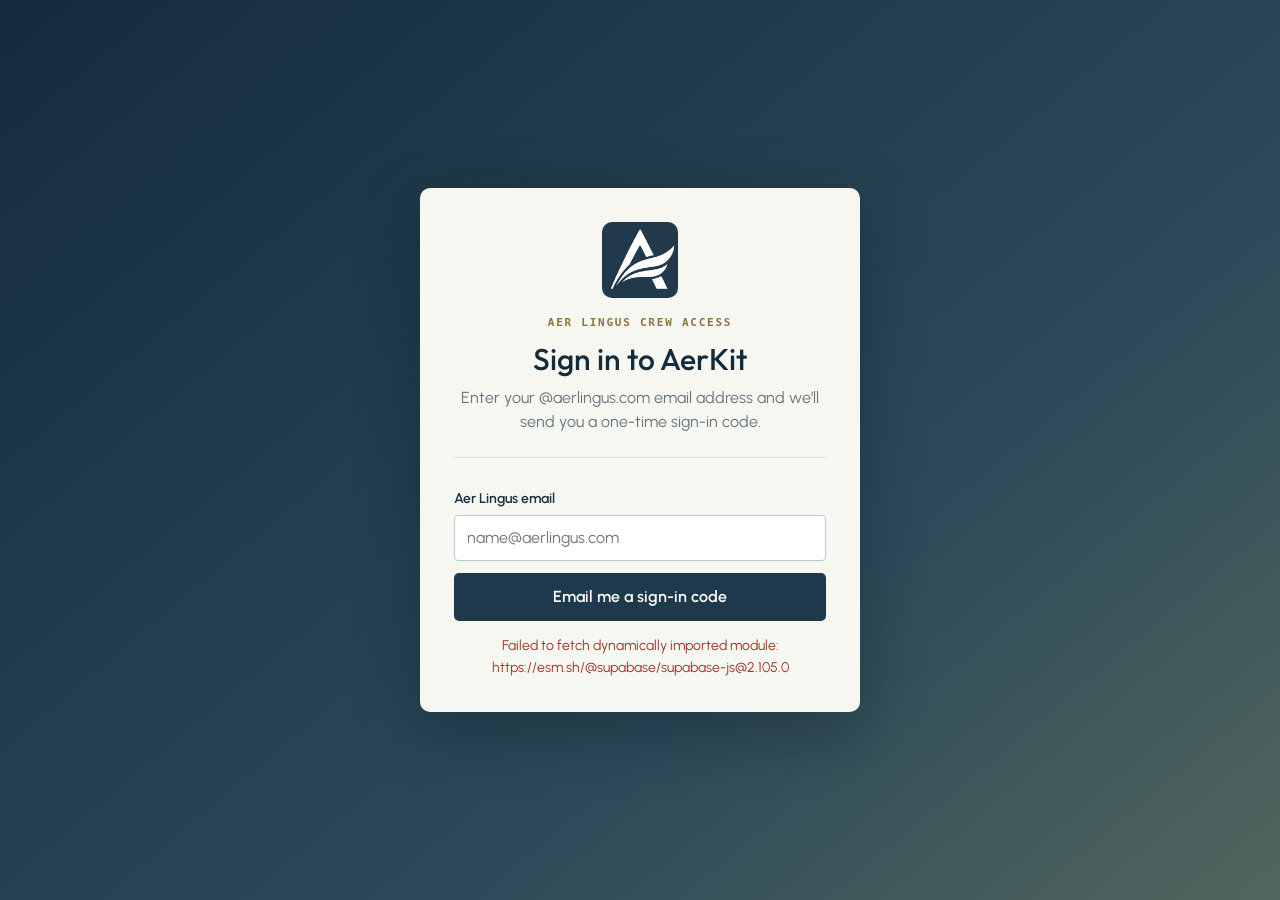
==== commit 5e8b3cb4: "OTP Login Updates" ====
--- a/public/index.html
+++ b/public/index.html
@@ -10,7 +10,7 @@
   <link rel="manifest" href="manifest.webmanifest">
   <link rel="icon" href="assets/AerKit.png?v=aerkit-logo-20261120" type="image/png">
   <link rel="apple-touch-icon" href="assets/AerKit.png?v=aerkit-logo-20261120">
-  <link rel="stylesheet" href="styles.css?v=flight-snapshot-20261121-r1">
+  <link rel="stylesheet" href="styles.css?v=otp-login-20261122">
   <title>AerKit</title>
 </head>
 <body>
@@ -20,20 +20,22 @@
       <img src="assets/AerKit.png" alt="" class="auth-logo">
       <p class="auth-eyebrow">AER LINGUS CREW ACCESS</p>
       <h1 id="auth-title">Sign in to AerKit</h1>
-      <p class="auth-description">Use your Aer Lingus passkey. First-time users can verify their @aerlingus.com email to enrol one.</p>
-      <button id="passkey-signin" class="auth-primary" type="button">Continue with passkey</button>
-      <details class="auth-enrolment" id="enrolment-panel">
-        <summary>First-time passkey enrolment</summary>
-        <form id="enrolment-request-form">
+      <p class="auth-description">Enter your @aerlingus.com email address and we’ll send you a one-time sign-in code.</p>
+      <div class="auth-enrolment">
+        <form id="otp-form">
           <label for="auth-email">Aer Lingus email</label>
           <input id="auth-email" name="email" type="email" autocomplete="email" required pattern=".+@aerlingus\.com" placeholder="name@aerlingus.com">
-          <button class="auth-secondary" type="submit">Email me an enrolment link</button>
+          <label id="otp-code-field" for="auth-otp" hidden>One-time code</label>
+          <input id="auth-otp" name="token" type="text" inputmode="numeric" autocomplete="one-time-code" pattern="[0-9]{6}" maxlength="6" placeholder="6-digit code" hidden>
+          <button id="otp-submit" class="auth-secondary" type="submit">Email me a sign-in code</button>
+          <button id="otp-resend" class="auth-link-button" type="button" hidden>Send a new code</button>
         </form>
-      </details>
+      </div>
       <p id="auth-status" class="auth-status" role="status" aria-live="polite"></p>
     </div>
   </section>
   <div id="app-shell" hidden>
+  <aside class="preview-banner" id="preview-banner" hidden><strong>LOCAL PREVIEW</strong><span>Using synthetic sample data. Sign-in and feedback submission are disabled.</span></aside>
   <header class="topbar" id="top">
     <div class="top-actions">
       <div class="search-wrap" role="search" aria-label="Search reference">
@@ -43,7 +45,7 @@
       <a class="home-button" href="#content-area" aria-label="Home: Crew essentials"><svg viewBox="0 0 24 24" aria-hidden="true"><path d="m3 10 9-7 9 7v10a1 1 0 0 1-1 1h-5v-7H9v7H4a1 1 0 0 1-1-1z"/></svg><span>Home</span></a>
       <button class="icon-button theme-toggle" id="theme-toggle" type="button" aria-label="Switch to dark mode" aria-pressed="false"><svg class="theme-icon theme-icon-sun" viewBox="0 0 24 24" aria-hidden="true"><circle cx="12" cy="12" r="4"/><path d="M12 2v2m0 16v2M4.93 4.93l1.42 1.42m11.3 11.3 1.42 1.42M2 12h2m16 0h2M4.93 19.07l1.42-1.42m11.3-11.3 1.42-1.42"/></svg><svg class="theme-icon theme-icon-moon" viewBox="0 0 24 24" aria-hidden="true"><path d="M20.8 15.5A9 9 0 0 1 8.5 3.2 9 9 0 1 0 20.8 15.5Z"/></svg></button>
       <button class="icon-button" id="install-button" hidden>Install</button>
-      <button class="icon-button" id="auth-signout" type="button">Sign out</button>
+      <button class="icon-button signout-button" id="auth-signout" type="button" aria-label="Sign out" title="Sign out"><svg class="signout-icon" viewBox="0 0 24 24" aria-hidden="true"><path d="M10 17l5-5-5-5M15 12H3"/><path d="M12 3h6a2 2 0 0 1 2 2v14a2 2 0 0 1-2 2h-6"/></svg></button>
     </div>
   </header>
   <main id="main-content">
@@ -74,6 +76,7 @@
   </main>
   </div>
   <script src="supabase-config.js"></script>
-  <script type="module" src="auth.js"></script>
+  <script src="preview-data.js"></script>
+  <script src="auth.js?v=otp-email-20261122"></script>
 </body>
 </html>
--- a/public/styles.css
+++ b/public/styles.css
@@ -17,6 +17,8 @@
 *{box-sizing:border-box}
 [hidden]{display:none!important}
 .auth-gate{min-height:100vh;display:grid;place-items:center;padding:28px;background:linear-gradient(140deg,#142b3b,#2d4a59 65%,#52665e)}
+.preview-banner{display:flex;justify-content:center;align-items:center;gap:12px;padding:9px 16px;background:#fff2c7;color:#553c00;font-size:13px;text-align:center}
+.preview-banner strong{letter-spacing:.08em;font-size:11px}
 .auth-card{width:min(100%,440px);padding:34px;background:#f7f7f2;border-radius:10px;box-shadow:0 20px 65px #07151d55;color:#192f3e}
 .auth-logo{display:block;width:76px;height:76px;object-fit:contain;margin:0 auto 18px;border-radius:10px}
 .auth-eyebrow{text-align:center;color:#8b753c;font:700 11px ui-monospace,SFMono-Regular,monospace;letter-spacing:.16em}
@@ -28,6 +30,7 @@
 .auth-enrolment summary{cursor:pointer;text-align:center;color:#314d5d;font-size:15px;font-weight:600}
 .auth-enrolment form{margin-top:16px}.auth-enrolment label{display:block;margin:10px 0 5px;font-size:14px;font-weight:600}
 .auth-enrolment input{width:100%;height:46px;padding:0 12px;border:1px solid #bcc9ca;border-radius:4px;background:#fff;font:16px Urbanist,sans-serif;color:#192f3e}
+.auth-link-button{display:block;margin:12px auto 0;border:0;background:transparent;color:#24536d;font:600 14px Urbanist,sans-serif;text-decoration:underline;cursor:pointer}
 .auth-status{min-height:24px;margin:14px 0 0;text-align:center;color:#45646a;font-size:14px}.auth-status.is-error{color:#9d332b}
 .auth-enrolment[open] summary{margin-bottom:7px}
 .skip-link{position:fixed;z-index:30;top:8px;left:8px;padding:10px 14px;transform:translateY(-160%);border-radius:4px;background:#fff;color:#142b3b;font-weight:700}.skip-link:focus{transform:translateY(0)}
@@ -38,6 +41,7 @@
 .icon-button{border:1px solid #697a82;background:transparent;border-radius:20px;padding:8px 15px;color:#f7f7f2;font:600 15px -apple-system,BlinkMacSystemFont,"Segoe UI",sans-serif;cursor:pointer}
 .icon-button:hover{background:#294354}
 .theme-toggle{display:inline-flex;align-items:center;justify-content:center;width:42px;height:42px;padding:8px}.theme-icon{width:20px;height:20px;fill:none;stroke:currentColor;stroke-width:1.8;stroke-linecap:round;stroke-linejoin:round}.theme-icon-moon{display:none}html[data-theme="dark"] .theme-icon-sun{display:none}html[data-theme="dark"] .theme-icon-moon{display:block}
+.signout-button{display:inline-flex;align-items:center;justify-content:center;width:42px;height:42px;padding:8px}.signout-icon{width:20px;height:20px;fill:none;stroke:currentColor;stroke-width:1.8;stroke-linecap:round;stroke-linejoin:round}
 .home-button{display:inline-flex;min-height:40px;align-items:center;gap:7px;padding:7px 13px;border:1px solid #697a82;border-radius:20px;color:#f7f7f2;text-decoration:none;font:600 14px Urbanist,-apple-system,BlinkMacSystemFont,"Segoe UI",sans-serif}
 .home-button:hover{background:#294354}.home-button svg{width:17px;height:17px;fill:none;stroke:currentColor;stroke-width:1.8;stroke-linecap:round;stroke-linejoin:round}
 main{max-width:1120px;margin:auto;padding:0 30px}
@@ -205,12 +209,14 @@
 @media(prefers-reduced-motion:reduce){*{scroll-behavior:auto!important;transition:none!important}}
 
 .flight-form-grid{display:grid;grid-template-columns:repeat(2,minmax(0,1fr));gap:13px}.flight-panel{min-width:0;padding:20px 21px;background:var(--paper);border:1px solid var(--line);border-radius:7px;box-shadow:0 4px 14px #1c334206}.flight-panel-head h3{margin:5px 0 0;font:600 19px/1.2 Outfit,Urbanist,sans-serif;color:var(--navy-deep)}.flight-fields{display:grid;grid-template-columns:repeat(2,minmax(0,1fr));gap:12px;margin-top:16px}.flight-field{display:flex;min-width:0;flex-direction:column;gap:6px}.flight-field>span,.duration-field legend{padding:0;color:#718084;font:700 12px/1.35 ui-monospace,SFMono-Regular,monospace;letter-spacing:.025em}.flight-field input,.flight-field select,.flight-field textarea{width:100%;min-width:0;min-height:46px;padding:9px 11px;border:1px solid #cbd5d6;border-radius:5px;background:#fff;color:var(--ink);font:17px Urbanist,-apple-system,BlinkMacSystemFont,"Segoe UI",sans-serif}.flight-field textarea{min-height:92px;resize:vertical;line-height:1.45}.flight-field input:focus,.flight-field select:focus,.flight-field textarea:focus{outline:2px solid #8ea39b;outline-offset:1px}.duration-field{margin:0;padding:0;border:0}.duration-field>div{display:flex;align-items:center;gap:7px}.duration-field label{display:flex;align-items:center;gap:5px;min-width:0}.duration-field input{width:68px;text-align:center}.duration-field label small{color:var(--muted);font-size:13px}.duration-field>div>b{color:#829093;font-size:19px}.arrival-summary{display:flex;flex-direction:column;gap:4px;margin-top:16px;padding:13px 15px;border-radius:5px;background:var(--navy);color:#f7f7f2}.arrival-summary>span,.passenger-total>span{font:700 11px ui-monospace,SFMono-Regular,monospace;letter-spacing:.07em;color:#e3c66d}.arrival-summary strong{font:600 20px Outfit,Urbanist,sans-serif}.arrival-summary small{color:#d5dedf;font-size:13px}.arrival-time{display:flex;flex-direction:column;gap:2px}.arrival-time>small{color:#e3c66d;font:700 10px/1.3 ui-monospace,SFMono-Regular,monospace;letter-spacing:.06em}.arrival-time+.arrival-time{border-top:1px solid #ffffff30;margin-top:7px;padding-top:8px}.passenger-counts{display:grid;grid-template-columns:repeat(3,minmax(0,1fr));gap:9px;margin-top:16px}.passenger-counts .flight-field>span{min-height:32px}.passenger-total{display:flex;align-items:center;justify-content:space-between;margin-top:13px;padding:10px 13px;border:1px solid #d7e0dd;border-radius:5px;background:#e8efeb}.passenger-total>span{color:#647975}.passenger-total strong{font:600 24px Outfit,Urbanist,sans-serif;color:var(--navy-deep)}.passenger-extra{grid-template-columns:repeat(2,minmax(0,1fr))}.notes-panel{grid-column:1/-1}.notes-fields textarea{min-height:105px}.flight-form-footer{display:flex;align-items:center;justify-content:space-between;gap:12px;margin-top:12px}.flight-form-footer>small{color:#718084;font-size:13px}.clear-flight-button{min-height:44px;padding:9px 14px;border:1px solid #aab7b9;border-radius:5px;background:transparent;color:var(--navy-deep);font:600 14px Urbanist,-apple-system,BlinkMacSystemFont,"Segoe UI",sans-serif;cursor:pointer}.clear-flight-button:hover{background:#e7ebea}
-.route-panel{grid-column:1/-1}.route-fields{grid-template-columns:repeat(2,minmax(0,1fr));max-width:760px}.origin-airport-field[hidden]{display:none}
-.flight-snapshot-dialog{width:min(100vw,520px);height:100dvh;max-height:100dvh;margin:0 auto;padding:clamp(12px,3.5vw,22px);overflow:hidden;border:0;background:var(--canvas);color:var(--ink);box-shadow:0 16px 48px #0004}.flight-snapshot-dialog::backdrop{background:#0c1b24bd}.flight-snapshot-shell{display:grid;grid-template-rows:auto auto auto auto minmax(0,1fr);gap:clamp(7px,1.7vh,13px);height:100%;max-width:480px;margin:auto}.flight-snapshot-header{display:flex;align-items:center;justify-content:space-between;gap:12px;padding-bottom:8px;border-bottom:1px solid var(--line)}.flight-snapshot-header .card-tag{color:#8b753c;font:700 10px ui-monospace,SFMono-Regular,monospace;letter-spacing:.08em}.flight-snapshot-header h2{margin:2px 0 0;color:var(--navy-deep);font:600 clamp(22px,6vw,30px)/1.05 Outfit,Urbanist,sans-serif}.flight-snapshot-close{display:grid;place-items:center;flex:0 0 42px;width:42px;height:42px;border:1px solid var(--line);border-radius:50%;background:var(--paper);color:var(--navy-deep);font:300 28px/1 Urbanist,sans-serif;cursor:pointer}.flight-snapshot-route{display:grid;grid-template-columns:auto 1fr;align-items:center;gap:4px 12px;padding:10px 12px;border-radius:6px;background:var(--navy);color:#f7f7f2}.flight-snapshot-route strong{color:#e3c66d;font:700 17px Outfit,Urbanist,sans-serif}.flight-snapshot-route>span{justify-self:end;font-size:14px;font-weight:700;text-align:right}.flight-snapshot-route small{grid-column:1/-1;color:#d5dedf;font-size:12px}.flight-snapshot-section{min-width:0;padding:10px 11px;border:1px solid var(--line);border-radius:6px;background:var(--paper)}.flight-snapshot-section h3{margin:0 0 7px;color:var(--navy-deep);font:600 14px Outfit,Urbanist,sans-serif}.flight-snapshot-passengers{display:grid;grid-template-columns:repeat(3,minmax(0,1fr));gap:6px}.flight-snapshot-passengers>div,.flight-snapshot-timings>div{display:grid;gap:2px;min-width:0}.flight-snapshot-passengers span,.flight-snapshot-timings span{color:var(--muted);font:700 9px/1.25 ui-monospace,SFMono-Regular,monospace;letter-spacing:.02em;text-transform:uppercase}.flight-snapshot-passengers strong,.flight-snapshot-timings strong{color:var(--navy-deep);font:600 14px/1.2 Outfit,Urbanist,sans-serif;overflow-wrap:anywhere}.flight-snapshot-passengers .snapshot-total{grid-column:1/-1;display:flex;align-items:center;justify-content:space-between;margin-top:2px;padding:6px 8px;border-radius:4px;background:#e8efeb}.flight-snapshot-timings{display:grid;grid-template-columns:repeat(2,minmax(0,1fr));gap:7px 10px}.flight-snapshot-timings>div{padding-top:4px;border-top:1px solid var(--line)}.flight-snapshot-timings .snapshot-destination-arrival{grid-column:1/-1}.snapshot-notes-section{min-height:0}.snapshot-notes-section p{margin:0;overflow-wrap:anywhere;white-space:pre-wrap;color:var(--ink);font-size:clamp(12px,3.5vw,15px);line-height:1.35}.flight-snapshot-dialog :focus-visible{outline:3px solid #a98727;outline-offset:2px}
+.route-panel{grid-column:1/-1}.route-fields{grid-template-columns:1fr;max-width:460px}.origin-airport-field[hidden]{display:none}
+.flight-snapshot-dialog{width:min(100vw,520px);height:100dvh;max-height:100dvh;margin:0 auto;padding:clamp(12px,3.5vw,22px);overflow:hidden;border:0;background:var(--canvas);color:var(--ink);box-shadow:0 16px 48px #0004}.flight-snapshot-dialog::backdrop{background:#0c1b24bd}.flight-snapshot-shell{display:grid;grid-template-rows:auto auto auto auto minmax(0,1fr);gap:clamp(7px,1.7vh,13px);height:100%;max-width:480px;margin:auto}.flight-snapshot-header{display:flex;align-items:center;justify-content:space-between;gap:12px;padding-bottom:8px;border-bottom:1px solid var(--line)}.flight-snapshot-header .card-tag{color:#8b753c;font:700 10px ui-monospace,SFMono-Regular,monospace;letter-spacing:.08em}.flight-snapshot-header h2{margin:2px 0 0;color:var(--navy-deep);font:600 clamp(22px,6vw,30px)/1.05 Outfit,Urbanist,sans-serif}.flight-snapshot-close{display:grid;place-items:center;flex:0 0 42px;width:42px;height:42px;border:1px solid var(--line);border-radius:50%;background:var(--paper);color:var(--navy-deep);font:300 28px/1 Urbanist,sans-serif;cursor:pointer}.flight-snapshot-route{display:grid;grid-template-columns:1fr;align-items:center;gap:4px;padding:10px 12px;border-radius:6px;background:var(--navy);color:#f7f7f2}.flight-snapshot-route strong{color:#e3c66d;font:700 17px Outfit,Urbanist,sans-serif}.flight-snapshot-route small{grid-column:1/-1;color:#d5dedf;font-size:12px}.flight-snapshot-section{min-width:0;padding:10px 11px;border:1px solid var(--line);border-radius:6px;background:var(--paper)}.flight-snapshot-section h3{margin:0 0 7px;color:var(--navy-deep);font:600 14px Outfit,Urbanist,sans-serif}.flight-snapshot-passengers{display:grid;grid-template-columns:repeat(3,minmax(0,1fr));gap:6px}.flight-snapshot-passengers>div,.flight-snapshot-timings>div{display:grid;gap:2px;min-width:0}.flight-snapshot-passengers span,.flight-snapshot-timings span{color:var(--muted);font:700 9px/1.25 ui-monospace,SFMono-Regular,monospace;letter-spacing:.02em;text-transform:uppercase}.flight-snapshot-passengers strong,.flight-snapshot-timings strong{color:var(--navy-deep);font:600 14px/1.2 Outfit,Urbanist,sans-serif;overflow-wrap:anywhere}.flight-snapshot-passengers .snapshot-total{grid-column:1/-1;display:flex;align-items:center;justify-content:space-between;margin-top:2px;padding:6px 8px;border-radius:4px;background:#e8efeb}.flight-snapshot-timings{display:grid;grid-template-columns:repeat(2,minmax(0,1fr));gap:7px 10px}.flight-snapshot-timings>div{padding-top:4px;border-top:1px solid var(--line)}.flight-snapshot-timings .snapshot-pushback,.flight-snapshot-timings .snapshot-taxi-flight,.flight-snapshot-timings .snapshot-arrival{grid-column:1/-1}.flight-snapshot-timings .snapshot-taxi-flight{display:grid;grid-template-columns:repeat(2,minmax(0,1fr));gap:10px}.snapshot-taxi-flight>div{display:grid;gap:2px;min-width:0}.snapshot-notes-section{min-height:0}.snapshot-notes-section p{margin:0;overflow-wrap:anywhere;white-space:pre-wrap;color:var(--ink);font-size:clamp(12px,3.5vw,15px);line-height:1.35}.flight-snapshot-dialog :focus-visible{outline:3px solid #a98727;outline-offset:2px}
 .pushback-time-field>label{padding:0;color:#718084;font:700 12px/1.35 ui-monospace,SFMono-Regular,monospace;letter-spacing:.025em}.current-time-button{align-self:flex-start;min-height:34px;margin-top:2px;padding:6px 10px;border:1px solid #aab7b9;border-radius:5px;background:transparent;color:var(--navy-deep);font:600 13px Urbanist,-apple-system,BlinkMacSystemFont,"Segoe UI",sans-serif;cursor:pointer}.current-time-button:hover,.current-time-button:focus-visible{border-color:#176b68;background:#e8efeb}
 @media(max-width:600px){.flight-form-grid,.flight-fields{grid-template-columns:1fr;gap:10px}.flight-fields.passenger-extra{grid-template-columns:repeat(2,minmax(0,1fr));gap:8px}.passenger-extra .flight-field>span{font-size:11px;white-space:nowrap;letter-spacing:-.02em}.passenger-extra .flight-field input{min-height:40px;padding:7px 9px}.notes-panel{grid-column:auto}.passenger-counts{gap:7px}.passenger-counts .flight-field>span{min-height:38px;font-size:11px}.flight-panel{padding:16px 15px}.flight-form-footer{align-items:flex-start;flex-direction:column}.clear-flight-button{width:100%}}
 @media(max-width:600px){.route-panel{grid-column:auto}.route-fields{grid-template-columns:1fr}.flight-footer-actions{width:100%;flex-direction:column}.flight-footer-actions .clear-flight-button{width:100%}.flight-snapshot-dialog{width:100vw;padding:12px}.flight-snapshot-shell{gap:7px}.flight-snapshot-section{padding:8px 9px}.flight-snapshot-header{padding-bottom:5px}.flight-snapshot-route{padding:8px 10px}.flight-snapshot-passengers{gap:5px}.flight-snapshot-passengers strong,.flight-snapshot-timings strong{font-size:13px}}
 @media(max-height:760px){.flight-snapshot-dialog{padding:10px}.flight-snapshot-shell{gap:5px}.flight-snapshot-section{padding:6px 8px}.flight-snapshot-header{padding-bottom:4px}.flight-snapshot-header h2{font-size:22px}.flight-snapshot-route{padding:6px 9px}.flight-snapshot-section h3{margin-bottom:4px}.flight-snapshot-timings{gap:4px 8px}}
+.flight-snapshot-passengers .snapshot-total{color:var(--navy-deep)}
+html[data-theme="dark"] .flight-snapshot-passengers .snapshot-total{background:#26353a}
 .arrival-summary>span{padding-bottom:7px;margin-bottom:4px;border-bottom:1px solid #ffffff30;font-size:13px}
 .commission-card{grid-column:1/-1}.commission-card>p+p{margin-top:7px}.commission-calculator{display:grid;grid-template-columns:minmax(0,1fr) minmax(120px,.55fr) minmax(200px,1fr);align-items:end;gap:12px;margin-top:18px;padding-top:16px;border-top:1px solid #e1e5df}.commission-result{display:grid;gap:3px;min-height:64px;padding:9px 12px;border:1px solid #d7e0dd;border-radius:5px;background:#e8efeb}.commission-result span{color:#647975;font:700 11px/1.35 ui-monospace,SFMono-Regular,monospace;letter-spacing:.04em;text-transform:uppercase}.commission-result strong{color:var(--navy-deep);font:600 22px Outfit,Urbanist,sans-serif}.commission-result small{color:var(--muted);font-size:12px}
 @media(max-width:600px){.commission-card{grid-column:auto}.commission-calculator{grid-template-columns:repeat(2,minmax(0,1fr));gap:9px}.commission-result{grid-column:1/-1}}
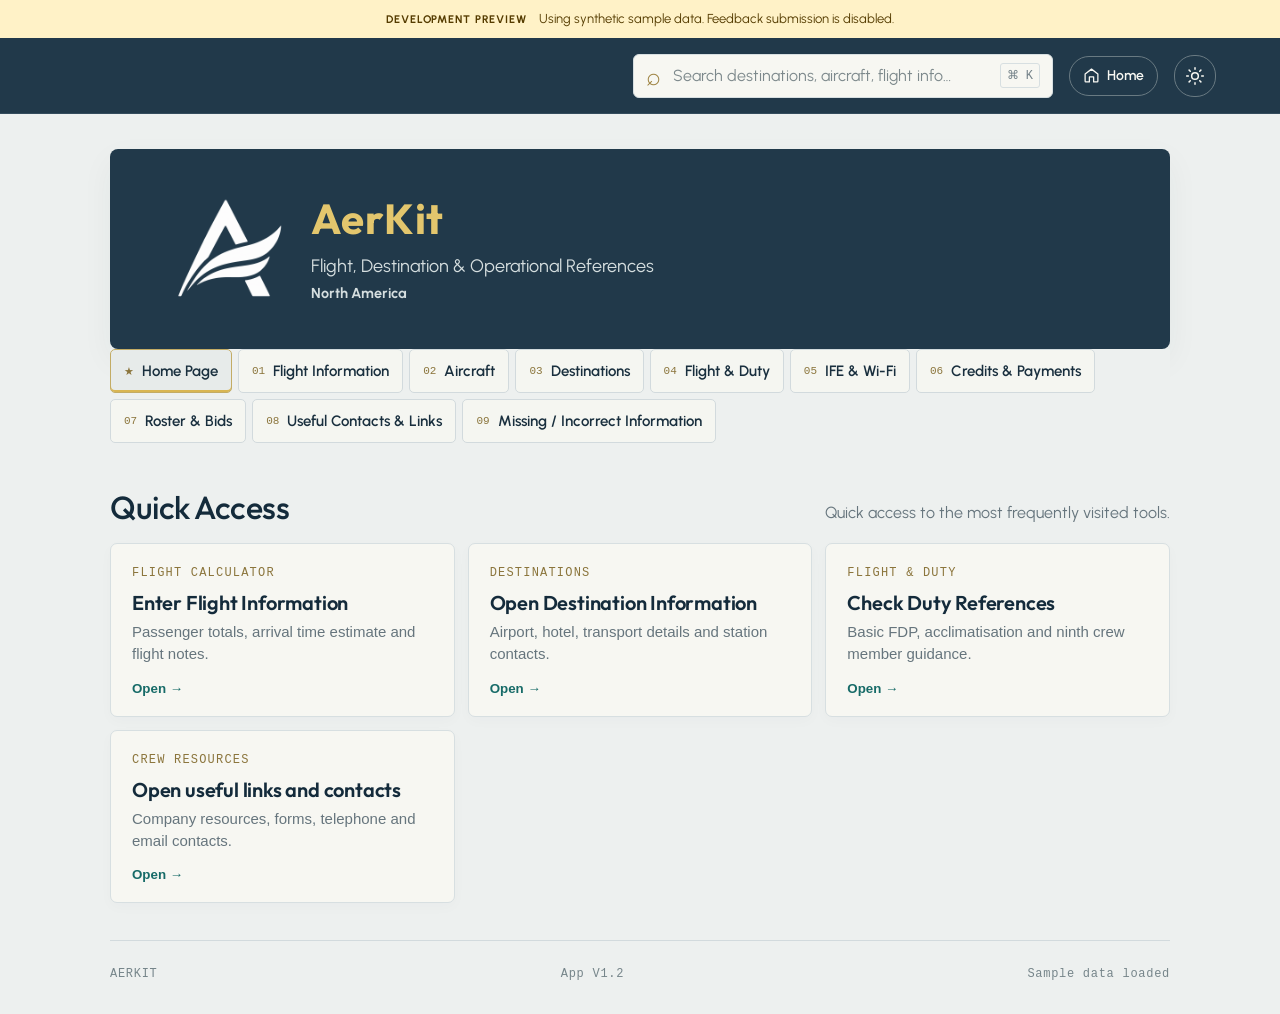
==== commit 302acf6a: "Removal of SupaBase Auth Awaiting further investigation into authorising access" ====
--- a/public/index.html
+++ b/public/index.html
@@ -10,32 +10,13 @@
   <link rel="manifest" href="manifest.webmanifest">
   <link rel="icon" href="assets/AerKit.png?v=aerkit-logo-20261120" type="image/png">
   <link rel="apple-touch-icon" href="assets/AerKit.png?v=aerkit-logo-20261120">
-  <link rel="stylesheet" href="styles.css?v=otp-login-20261122">
+  <link rel="stylesheet" href="styles.css?v=flight-layout-20261122">
   <title>AerKit</title>
 </head>
 <body>
   <a class="skip-link" href="#main-content">Skip to main content</a>
-  <section class="auth-gate" id="auth-gate" aria-labelledby="auth-title">
-    <div class="auth-card">
-      <img src="assets/AerKit.png" alt="" class="auth-logo">
-      <p class="auth-eyebrow">AER LINGUS CREW ACCESS</p>
-      <h1 id="auth-title">Sign in to AerKit</h1>
-      <p class="auth-description">Enter your @aerlingus.com email address and we’ll send you a one-time sign-in code.</p>
-      <div class="auth-enrolment">
-        <form id="otp-form">
-          <label for="auth-email">Aer Lingus email</label>
-          <input id="auth-email" name="email" type="email" autocomplete="email" required pattern=".+@aerlingus\.com" placeholder="name@aerlingus.com">
-          <label id="otp-code-field" for="auth-otp" hidden>One-time code</label>
-          <input id="auth-otp" name="token" type="text" inputmode="numeric" autocomplete="one-time-code" pattern="[0-9]{6}" maxlength="6" placeholder="6-digit code" hidden>
-          <button id="otp-submit" class="auth-secondary" type="submit">Email me a sign-in code</button>
-          <button id="otp-resend" class="auth-link-button" type="button" hidden>Send a new code</button>
-        </form>
-      </div>
-      <p id="auth-status" class="auth-status" role="status" aria-live="polite"></p>
-    </div>
-  </section>
-  <div id="app-shell" hidden>
-  <aside class="preview-banner" id="preview-banner" hidden><strong>LOCAL PREVIEW</strong><span>Using synthetic sample data. Sign-in and feedback submission are disabled.</span></aside>
+  <div id="app-shell">
+  <aside class="preview-banner"><strong>DEVELOPMENT PREVIEW</strong><span>Using synthetic sample data. Feedback submission is disabled.</span></aside>
   <header class="topbar" id="top">
     <div class="top-actions">
       <div class="search-wrap" role="search" aria-label="Search reference">
@@ -45,7 +26,6 @@
       <a class="home-button" href="#content-area" aria-label="Home: Crew essentials"><svg viewBox="0 0 24 24" aria-hidden="true"><path d="m3 10 9-7 9 7v10a1 1 0 0 1-1 1h-5v-7H9v7H4a1 1 0 0 1-1-1z"/></svg><span>Home</span></a>
       <button class="icon-button theme-toggle" id="theme-toggle" type="button" aria-label="Switch to dark mode" aria-pressed="false"><svg class="theme-icon theme-icon-sun" viewBox="0 0 24 24" aria-hidden="true"><circle cx="12" cy="12" r="4"/><path d="M12 2v2m0 16v2M4.93 4.93l1.42 1.42m11.3 11.3 1.42 1.42M2 12h2m16 0h2M4.93 19.07l1.42-1.42m11.3-11.3 1.42-1.42"/></svg><svg class="theme-icon theme-icon-moon" viewBox="0 0 24 24" aria-hidden="true"><path d="M20.8 15.5A9 9 0 0 1 8.5 3.2 9 9 0 1 0 20.8 15.5Z"/></svg></button>
       <button class="icon-button" id="install-button" hidden>Install</button>
-      <button class="icon-button signout-button" id="auth-signout" type="button" aria-label="Sign out" title="Sign out"><svg class="signout-icon" viewBox="0 0 24 24" aria-hidden="true"><path d="M10 17l5-5-5-5M15 12H3"/><path d="M12 3h6a2 2 0 0 1 2 2v14a2 2 0 0 1-2 2h-6"/></svg></button>
     </div>
   </header>
   <main id="main-content">
@@ -72,11 +52,10 @@
       </div>
     </nav>
     <section class="content-area" id="content-area" aria-live="polite"></section>
-  <footer><span>AERKIT</span><span>App V1.2</span><span id="sync-status" role="status">Protected references loaded</span></footer>
+  <footer><span>AERKIT</span><span>App V1.2</span><span id="sync-status" role="status">Sample data loaded</span></footer>
   </main>
   </div>
-  <script src="supabase-config.js"></script>
-  <script src="preview-data.js"></script>
-  <script src="auth.js?v=otp-email-20261122"></script>
+  <script src="preview-data.js?v=sample-preview-20261122"></script>
+  <script src="app.js?v=flight-layout-20261122"></script>
 </body>
 </html>
--- a/public/styles.css
+++ b/public/styles.css
@@ -16,23 +16,8 @@
 }
 *{box-sizing:border-box}
 [hidden]{display:none!important}
-.auth-gate{min-height:100vh;display:grid;place-items:center;padding:28px;background:linear-gradient(140deg,#142b3b,#2d4a59 65%,#52665e)}
 .preview-banner{display:flex;justify-content:center;align-items:center;gap:12px;padding:9px 16px;background:#fff2c7;color:#553c00;font-size:13px;text-align:center}
 .preview-banner strong{letter-spacing:.08em;font-size:11px}
-.auth-card{width:min(100%,440px);padding:34px;background:#f7f7f2;border-radius:10px;box-shadow:0 20px 65px #07151d55;color:#192f3e}
-.auth-logo{display:block;width:76px;height:76px;object-fit:contain;margin:0 auto 18px;border-radius:10px}
-.auth-eyebrow{text-align:center;color:#8b753c;font:700 11px ui-monospace,SFMono-Regular,monospace;letter-spacing:.16em}
-.auth-card h1{text-align:center;margin:5px 0 8px;font:500 30px Outfit,Urbanist,sans-serif;color:#142b3b}
-.auth-description{text-align:center;color:#66757d;font-size:16px;margin:0 0 22px}
-.auth-primary,.auth-secondary{width:100%;min-height:48px;margin-top:12px;border:0;border-radius:5px;background:#1d394b;color:#fff;font:600 16px Urbanist,sans-serif;cursor:pointer}
-.auth-primary:hover,.auth-secondary:hover{background:#2b5065}.auth-primary:disabled,.auth-secondary:disabled{opacity:.6;cursor:wait}
-.auth-enrolment{margin-top:20px;padding-top:14px;border-top:1px solid #d7dfe1}
-.auth-enrolment summary{cursor:pointer;text-align:center;color:#314d5d;font-size:15px;font-weight:600}
-.auth-enrolment form{margin-top:16px}.auth-enrolment label{display:block;margin:10px 0 5px;font-size:14px;font-weight:600}
-.auth-enrolment input{width:100%;height:46px;padding:0 12px;border:1px solid #bcc9ca;border-radius:4px;background:#fff;font:16px Urbanist,sans-serif;color:#192f3e}
-.auth-link-button{display:block;margin:12px auto 0;border:0;background:transparent;color:#24536d;font:600 14px Urbanist,sans-serif;text-decoration:underline;cursor:pointer}
-.auth-status{min-height:24px;margin:14px 0 0;text-align:center;color:#45646a;font-size:14px}.auth-status.is-error{color:#9d332b}
-.auth-enrolment[open] summary{margin-bottom:7px}
 .skip-link{position:fixed;z-index:30;top:8px;left:8px;padding:10px 14px;transform:translateY(-160%);border-radius:4px;background:#fff;color:#142b3b;font-weight:700}.skip-link:focus{transform:translateY(0)}
 html{scroll-behavior:smooth}
 body{margin:0;background:var(--canvas);color:var(--ink);font:19px/1.55 Urbanist,-apple-system,BlinkMacSystemFont,"Segoe UI",sans-serif}
@@ -41,7 +26,6 @@
 .icon-button{border:1px solid #697a82;background:transparent;border-radius:20px;padding:8px 15px;color:#f7f7f2;font:600 15px -apple-system,BlinkMacSystemFont,"Segoe UI",sans-serif;cursor:pointer}
 .icon-button:hover{background:#294354}
 .theme-toggle{display:inline-flex;align-items:center;justify-content:center;width:42px;height:42px;padding:8px}.theme-icon{width:20px;height:20px;fill:none;stroke:currentColor;stroke-width:1.8;stroke-linecap:round;stroke-linejoin:round}.theme-icon-moon{display:none}html[data-theme="dark"] .theme-icon-sun{display:none}html[data-theme="dark"] .theme-icon-moon{display:block}
-.signout-button{display:inline-flex;align-items:center;justify-content:center;width:42px;height:42px;padding:8px}.signout-icon{width:20px;height:20px;fill:none;stroke:currentColor;stroke-width:1.8;stroke-linecap:round;stroke-linejoin:round}
 .home-button{display:inline-flex;min-height:40px;align-items:center;gap:7px;padding:7px 13px;border:1px solid #697a82;border-radius:20px;color:#f7f7f2;text-decoration:none;font:600 14px Urbanist,-apple-system,BlinkMacSystemFont,"Segoe UI",sans-serif}
 .home-button:hover{background:#294354}.home-button svg{width:17px;height:17px;fill:none;stroke:currentColor;stroke-width:1.8;stroke-linecap:round;stroke-linejoin:round}
 main{max-width:1120px;margin:auto;padding:0 30px}
@@ -209,14 +193,9 @@
 @media(prefers-reduced-motion:reduce){*{scroll-behavior:auto!important;transition:none!important}}
 
 .flight-form-grid{display:grid;grid-template-columns:repeat(2,minmax(0,1fr));gap:13px}.flight-panel{min-width:0;padding:20px 21px;background:var(--paper);border:1px solid var(--line);border-radius:7px;box-shadow:0 4px 14px #1c334206}.flight-panel-head h3{margin:5px 0 0;font:600 19px/1.2 Outfit,Urbanist,sans-serif;color:var(--navy-deep)}.flight-fields{display:grid;grid-template-columns:repeat(2,minmax(0,1fr));gap:12px;margin-top:16px}.flight-field{display:flex;min-width:0;flex-direction:column;gap:6px}.flight-field>span,.duration-field legend{padding:0;color:#718084;font:700 12px/1.35 ui-monospace,SFMono-Regular,monospace;letter-spacing:.025em}.flight-field input,.flight-field select,.flight-field textarea{width:100%;min-width:0;min-height:46px;padding:9px 11px;border:1px solid #cbd5d6;border-radius:5px;background:#fff;color:var(--ink);font:17px Urbanist,-apple-system,BlinkMacSystemFont,"Segoe UI",sans-serif}.flight-field textarea{min-height:92px;resize:vertical;line-height:1.45}.flight-field input:focus,.flight-field select:focus,.flight-field textarea:focus{outline:2px solid #8ea39b;outline-offset:1px}.duration-field{margin:0;padding:0;border:0}.duration-field>div{display:flex;align-items:center;gap:7px}.duration-field label{display:flex;align-items:center;gap:5px;min-width:0}.duration-field input{width:68px;text-align:center}.duration-field label small{color:var(--muted);font-size:13px}.duration-field>div>b{color:#829093;font-size:19px}.arrival-summary{display:flex;flex-direction:column;gap:4px;margin-top:16px;padding:13px 15px;border-radius:5px;background:var(--navy);color:#f7f7f2}.arrival-summary>span,.passenger-total>span{font:700 11px ui-monospace,SFMono-Regular,monospace;letter-spacing:.07em;color:#e3c66d}.arrival-summary strong{font:600 20px Outfit,Urbanist,sans-serif}.arrival-summary small{color:#d5dedf;font-size:13px}.arrival-time{display:flex;flex-direction:column;gap:2px}.arrival-time>small{color:#e3c66d;font:700 10px/1.3 ui-monospace,SFMono-Regular,monospace;letter-spacing:.06em}.arrival-time+.arrival-time{border-top:1px solid #ffffff30;margin-top:7px;padding-top:8px}.passenger-counts{display:grid;grid-template-columns:repeat(3,minmax(0,1fr));gap:9px;margin-top:16px}.passenger-counts .flight-field>span{min-height:32px}.passenger-total{display:flex;align-items:center;justify-content:space-between;margin-top:13px;padding:10px 13px;border:1px solid #d7e0dd;border-radius:5px;background:#e8efeb}.passenger-total>span{color:#647975}.passenger-total strong{font:600 24px Outfit,Urbanist,sans-serif;color:var(--navy-deep)}.passenger-extra{grid-template-columns:repeat(2,minmax(0,1fr))}.notes-panel{grid-column:1/-1}.notes-fields textarea{min-height:105px}.flight-form-footer{display:flex;align-items:center;justify-content:space-between;gap:12px;margin-top:12px}.flight-form-footer>small{color:#718084;font-size:13px}.clear-flight-button{min-height:44px;padding:9px 14px;border:1px solid #aab7b9;border-radius:5px;background:transparent;color:var(--navy-deep);font:600 14px Urbanist,-apple-system,BlinkMacSystemFont,"Segoe UI",sans-serif;cursor:pointer}.clear-flight-button:hover{background:#e7ebea}
-.route-panel{grid-column:1/-1}.route-fields{grid-template-columns:1fr;max-width:460px}.origin-airport-field[hidden]{display:none}
-.flight-snapshot-dialog{width:min(100vw,520px);height:100dvh;max-height:100dvh;margin:0 auto;padding:clamp(12px,3.5vw,22px);overflow:hidden;border:0;background:var(--canvas);color:var(--ink);box-shadow:0 16px 48px #0004}.flight-snapshot-dialog::backdrop{background:#0c1b24bd}.flight-snapshot-shell{display:grid;grid-template-rows:auto auto auto auto minmax(0,1fr);gap:clamp(7px,1.7vh,13px);height:100%;max-width:480px;margin:auto}.flight-snapshot-header{display:flex;align-items:center;justify-content:space-between;gap:12px;padding-bottom:8px;border-bottom:1px solid var(--line)}.flight-snapshot-header .card-tag{color:#8b753c;font:700 10px ui-monospace,SFMono-Regular,monospace;letter-spacing:.08em}.flight-snapshot-header h2{margin:2px 0 0;color:var(--navy-deep);font:600 clamp(22px,6vw,30px)/1.05 Outfit,Urbanist,sans-serif}.flight-snapshot-close{display:grid;place-items:center;flex:0 0 42px;width:42px;height:42px;border:1px solid var(--line);border-radius:50%;background:var(--paper);color:var(--navy-deep);font:300 28px/1 Urbanist,sans-serif;cursor:pointer}.flight-snapshot-route{display:grid;grid-template-columns:1fr;align-items:center;gap:4px;padding:10px 12px;border-radius:6px;background:var(--navy);color:#f7f7f2}.flight-snapshot-route strong{color:#e3c66d;font:700 17px Outfit,Urbanist,sans-serif}.flight-snapshot-route small{grid-column:1/-1;color:#d5dedf;font-size:12px}.flight-snapshot-section{min-width:0;padding:10px 11px;border:1px solid var(--line);border-radius:6px;background:var(--paper)}.flight-snapshot-section h3{margin:0 0 7px;color:var(--navy-deep);font:600 14px Outfit,Urbanist,sans-serif}.flight-snapshot-passengers{display:grid;grid-template-columns:repeat(3,minmax(0,1fr));gap:6px}.flight-snapshot-passengers>div,.flight-snapshot-timings>div{display:grid;gap:2px;min-width:0}.flight-snapshot-passengers span,.flight-snapshot-timings span{color:var(--muted);font:700 9px/1.25 ui-monospace,SFMono-Regular,monospace;letter-spacing:.02em;text-transform:uppercase}.flight-snapshot-passengers strong,.flight-snapshot-timings strong{color:var(--navy-deep);font:600 14px/1.2 Outfit,Urbanist,sans-serif;overflow-wrap:anywhere}.flight-snapshot-passengers .snapshot-total{grid-column:1/-1;display:flex;align-items:center;justify-content:space-between;margin-top:2px;padding:6px 8px;border-radius:4px;background:#e8efeb}.flight-snapshot-timings{display:grid;grid-template-columns:repeat(2,minmax(0,1fr));gap:7px 10px}.flight-snapshot-timings>div{padding-top:4px;border-top:1px solid var(--line)}.flight-snapshot-timings .snapshot-pushback,.flight-snapshot-timings .snapshot-taxi-flight,.flight-snapshot-timings .snapshot-arrival{grid-column:1/-1}.flight-snapshot-timings .snapshot-taxi-flight{display:grid;grid-template-columns:repeat(2,minmax(0,1fr));gap:10px}.snapshot-taxi-flight>div{display:grid;gap:2px;min-width:0}.snapshot-notes-section{min-height:0}.snapshot-notes-section p{margin:0;overflow-wrap:anywhere;white-space:pre-wrap;color:var(--ink);font-size:clamp(12px,3.5vw,15px);line-height:1.35}.flight-snapshot-dialog :focus-visible{outline:3px solid #a98727;outline-offset:2px}
 .pushback-time-field>label{padding:0;color:#718084;font:700 12px/1.35 ui-monospace,SFMono-Regular,monospace;letter-spacing:.025em}.current-time-button{align-self:flex-start;min-height:34px;margin-top:2px;padding:6px 10px;border:1px solid #aab7b9;border-radius:5px;background:transparent;color:var(--navy-deep);font:600 13px Urbanist,-apple-system,BlinkMacSystemFont,"Segoe UI",sans-serif;cursor:pointer}.current-time-button:hover,.current-time-button:focus-visible{border-color:#176b68;background:#e8efeb}
-@media(max-width:600px){.flight-form-grid,.flight-fields{grid-template-columns:1fr;gap:10px}.flight-fields.passenger-extra{grid-template-columns:repeat(2,minmax(0,1fr));gap:8px}.passenger-extra .flight-field>span{font-size:11px;white-space:nowrap;letter-spacing:-.02em}.passenger-extra .flight-field input{min-height:40px;padding:7px 9px}.notes-panel{grid-column:auto}.passenger-counts{gap:7px}.passenger-counts .flight-field>span{min-height:38px;font-size:11px}.flight-panel{padding:16px 15px}.flight-form-footer{align-items:flex-start;flex-direction:column}.clear-flight-button{width:100%}}
-@media(max-width:600px){.route-panel{grid-column:auto}.route-fields{grid-template-columns:1fr}.flight-footer-actions{width:100%;flex-direction:column}.flight-footer-actions .clear-flight-button{width:100%}.flight-snapshot-dialog{width:100vw;padding:12px}.flight-snapshot-shell{gap:7px}.flight-snapshot-section{padding:8px 9px}.flight-snapshot-header{padding-bottom:5px}.flight-snapshot-route{padding:8px 10px}.flight-snapshot-passengers{gap:5px}.flight-snapshot-passengers strong,.flight-snapshot-timings strong{font-size:13px}}
-@media(max-height:760px){.flight-snapshot-dialog{padding:10px}.flight-snapshot-shell{gap:5px}.flight-snapshot-section{padding:6px 8px}.flight-snapshot-header{padding-bottom:4px}.flight-snapshot-header h2{font-size:22px}.flight-snapshot-route{padding:6px 9px}.flight-snapshot-section h3{margin-bottom:4px}.flight-snapshot-timings{gap:4px 8px}}
-.flight-snapshot-passengers .snapshot-total{color:var(--navy-deep)}
-html[data-theme="dark"] .flight-snapshot-passengers .snapshot-total{background:#26353a}
+@media(max-width:600px){.flight-form-grid,.flight-fields{grid-template-columns:1fr;gap:10px}.flight-fields.passenger-extra{grid-template-columns:repeat(2,minmax(0,1fr));gap:8px}.passenger-extra .flight-field>span{font-size:11px;white-space:nowrap;letter-spacing:-.02em}.passenger-extra .flight-field input{min-height:40px;padding:7px 9px}.notes-panel{grid-column:auto}.passenger-counts{gap:7px}.passenger-counts .flight-field>span{min-height:38px;font-size:11px}.flight-panel{padding:16px 15px}}
+@media(max-width:600px){}
 .arrival-summary>span{padding-bottom:7px;margin-bottom:4px;border-bottom:1px solid #ffffff30;font-size:13px}
 .commission-card{grid-column:1/-1}.commission-card>p+p{margin-top:7px}.commission-calculator{display:grid;grid-template-columns:minmax(0,1fr) minmax(120px,.55fr) minmax(200px,1fr);align-items:end;gap:12px;margin-top:18px;padding-top:16px;border-top:1px solid #e1e5df}.commission-result{display:grid;gap:3px;min-height:64px;padding:9px 12px;border:1px solid #d7e0dd;border-radius:5px;background:#e8efeb}.commission-result span{color:#647975;font:700 11px/1.35 ui-monospace,SFMono-Regular,monospace;letter-spacing:.04em;text-transform:uppercase}.commission-result strong{color:var(--navy-deep);font:600 22px Outfit,Urbanist,sans-serif}.commission-result small{color:var(--muted);font-size:12px}
 @media(max-width:600px){.commission-card{grid-column:auto}.commission-calculator{grid-template-columns:repeat(2,minmax(0,1fr));gap:9px}.commission-result{grid-column:1/-1}}
@@ -283,3 +262,11 @@
 #pushback-time{display:block;box-sizing:border-box;width:100%;min-width:0;max-width:100%}
 #pushback-time::-webkit-date-and-time-value{min-width:0;text-align:left}
 .essentials-card{display:block;width:100%;min-height:170px;text-align:left;cursor:pointer}.essentials-card:hover,.essentials-card:focus-visible{border-color:#9f8a4a;transform:translateY(-2px)}.essentials-card h3{margin:10px 0 6px;color:var(--navy-deep);font:600 20px Outfit,Urbanist,sans-serif}.essentials-card p{margin:0;color:var(--muted);font-size:15px;line-height:1.45}.essentials-open{display:block;margin-top:16px;color:#176b68;font-weight:700}.destination-freshness{margin:10px 0 16px;color:#68787b;font-size:13px;line-height:1.4}.flight-footer-actions{display:flex;gap:8px}.flight-footer-actions .clear-flight-button{width:auto}
+
+/* Flight Information layout shared with the live AerKit app. */
+.flight-snapshot-dialog{width:min(390px,calc(100vw - 24px));height:min(760px,calc(100dvh - 24px));max-width:none;max-height:none;padding:0;overflow:hidden;border:0;border-radius:12px;background:var(--paper);color:var(--ink);box-shadow:0 20px 70px #07192366}.flight-snapshot-dialog::backdrop{background:#10242dcc;backdrop-filter:blur(3px)}.flight-snapshot-card{box-sizing:border-box;display:flex;height:100%;flex-direction:column;padding:clamp(16px,5vw,24px);overflow:hidden}.flight-snapshot-header{display:flex;align-items:center;justify-content:space-between;gap:12px}.snapshot-close{flex:0 0 34px;width:34px;height:34px;border:1px solid var(--line);border-radius:50%;background:transparent;color:var(--navy-deep);font:25px/1 Urbanist,sans-serif;cursor:pointer}.flight-snapshot-card h2{margin:8px 0 10px;color:var(--navy-deep);font:600 clamp(23px,7vw,30px)/1.05 Outfit,Urbanist,sans-serif}.flight-snapshot-content{display:grid;min-height:0;flex:1;grid-template-rows:repeat(9,minmax(0,auto)) minmax(54px,1fr);align-content:stretch}.snapshot-row{display:grid;grid-template-columns:minmax(82px,.6fr) minmax(0,1.4fr);align-items:center;gap:10px;padding:7px 0;border-top:1px solid var(--line)}.snapshot-row>span{color:#718084;font:700 10px/1.3 ui-monospace,SFMono-Regular,monospace;letter-spacing:.035em;text-transform:uppercase}.snapshot-row>strong{min-width:0;color:var(--navy-deep);font:600 14px/1.25 Urbanist,-apple-system,BlinkMacSystemFont,"Segoe UI",sans-serif;overflow-wrap:anywhere}.snapshot-row:nth-child(8)>strong,.snapshot-row:nth-child(9)>strong{color:#176b68;font-size:15px}.snapshot-total-row{grid-template-columns:minmax(0,1fr) auto;margin:3px -8px;padding:9px 8px;border-top:0;border-radius:5px;background:#e8efeb}.snapshot-total-row>span{color:#647975}.snapshot-total-row>strong{color:var(--navy-deep);font:700 23px/1 Outfit,Urbanist,sans-serif}.snapshot-row:last-child{align-items:start;grid-template-columns:1fr;align-content:start;gap:4px;padding-bottom:0}.snapshot-row:last-child>strong{font-size:14px;line-height:1.3;white-space:pre-wrap}
+.flight-route-panel{margin-bottom:13px}.flight-route-fields{grid-template-columns:repeat(2,minmax(0,1fr));gap:10px}.flight-route-fields .flight-field select{max-width:100%}.flight-pushback-row{display:grid;grid-column:1/-1;grid-template-columns:minmax(0,1fr) 112px;align-items:start;gap:9px}.flight-pushback-row .current-time-button{align-self:start;width:100%;height:46px;min-width:0;min-height:46px;margin:22px 0 0;padding:6px 7px;font-size:12px;line-height:1.2}.flight-form-footer{justify-content:flex-end}
+.snapshot-passenger-list{display:grid;gap:2px}.snapshot-passenger-list>div{display:grid;grid-template-columns:minmax(0,1fr) 42px;align-items:center;gap:8px;color:var(--navy-deep);font-size:14px;line-height:1.25}.snapshot-passenger-list>div>strong{text-align:right;font:700 15px/1.2 Urbanist,-apple-system,BlinkMacSystemFont,"Segoe UI",sans-serif}
+.flight-weather-panel{grid-column:1/-1}.flight-weather-head{display:flex;align-items:center;justify-content:space-between;gap:12px}.flight-weather-intro{margin:9px 0 0;color:var(--muted);font-size:14px;line-height:1.4}.weather-refresh-button{min-height:38px;padding:7px 12px;border:1px solid #aab7b9;border-radius:5px;background:transparent;color:var(--navy-deep);font:600 13px Urbanist,-apple-system,BlinkMacSystemFont,"Segoe UI",sans-serif;cursor:pointer}.weather-refresh-button:hover,.weather-refresh-button:focus-visible{border-color:#176b68;background:#e8efeb}.flight-weather-grid{display:grid;grid-template-columns:repeat(2,minmax(0,1fr));gap:12px;margin-top:13px}.flight-weather-card{min-width:0;padding:13px;border:1px solid var(--line);border-radius:5px;background:#eef1ef}.flight-weather-card h4{margin:0 0 8px;color:var(--navy-deep);font:600 16px Outfit,Urbanist,sans-serif}.flight-weather-condition{margin:0 0 6px;color:var(--navy-deep);font:600 17px/1.25 Outfit,Urbanist,sans-serif}.weather-forecast-time{margin:0 0 8px;color:var(--muted);font-size:12px;line-height:1.4}.flight-weather-details dl{display:grid;gap:5px;margin:0}.flight-weather-card dl{display:grid;gap:5px;margin:0}.flight-weather-card dl>div{display:grid;grid-template-columns:minmax(75px,.7fr) minmax(0,1.3fr);gap:9px;padding-top:5px;border-top:1px solid var(--line)}.flight-weather-card dt{color:#718084;font:700 10px/1.4 ui-monospace,SFMono-Regular,monospace;letter-spacing:.04em;text-transform:uppercase}.flight-weather-card dd{margin:0;color:var(--ink);font-size:13px;line-height:1.35;overflow-wrap:anywhere}.flight-weather-unavailable{margin:0;color:var(--muted);font-size:13px;line-height:1.4}.flight-weather-status{margin:11px 0 0;color:var(--muted);font-size:12px;line-height:1.4}.flight-weather-status a{color:var(--navy-deep);font-weight:700}
+html[data-theme="dark"] .flight-weather-card{background:#13242b}
+@media(max-width:600px){.flight-weather-panel{grid-column:auto}.flight-weather-grid{grid-template-columns:1fr;gap:9px}.flight-weather-card{padding:12px}}
